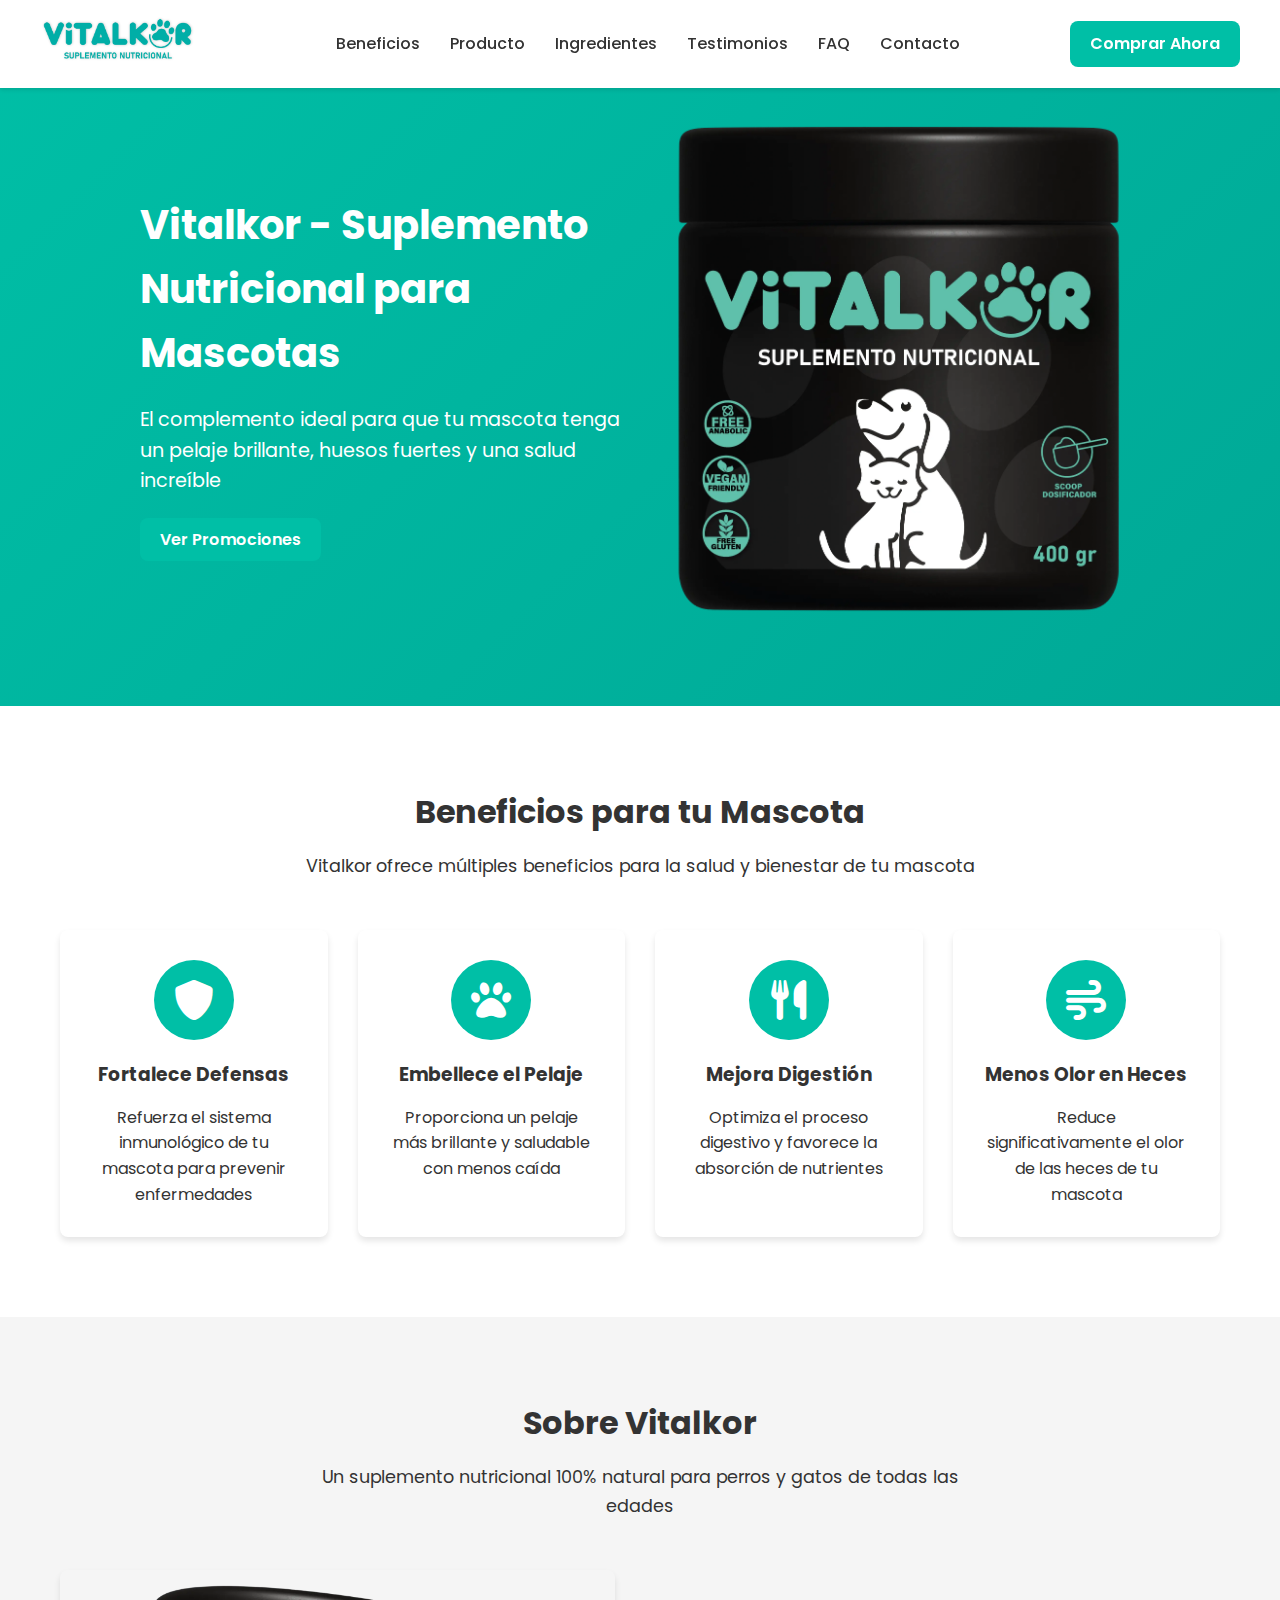
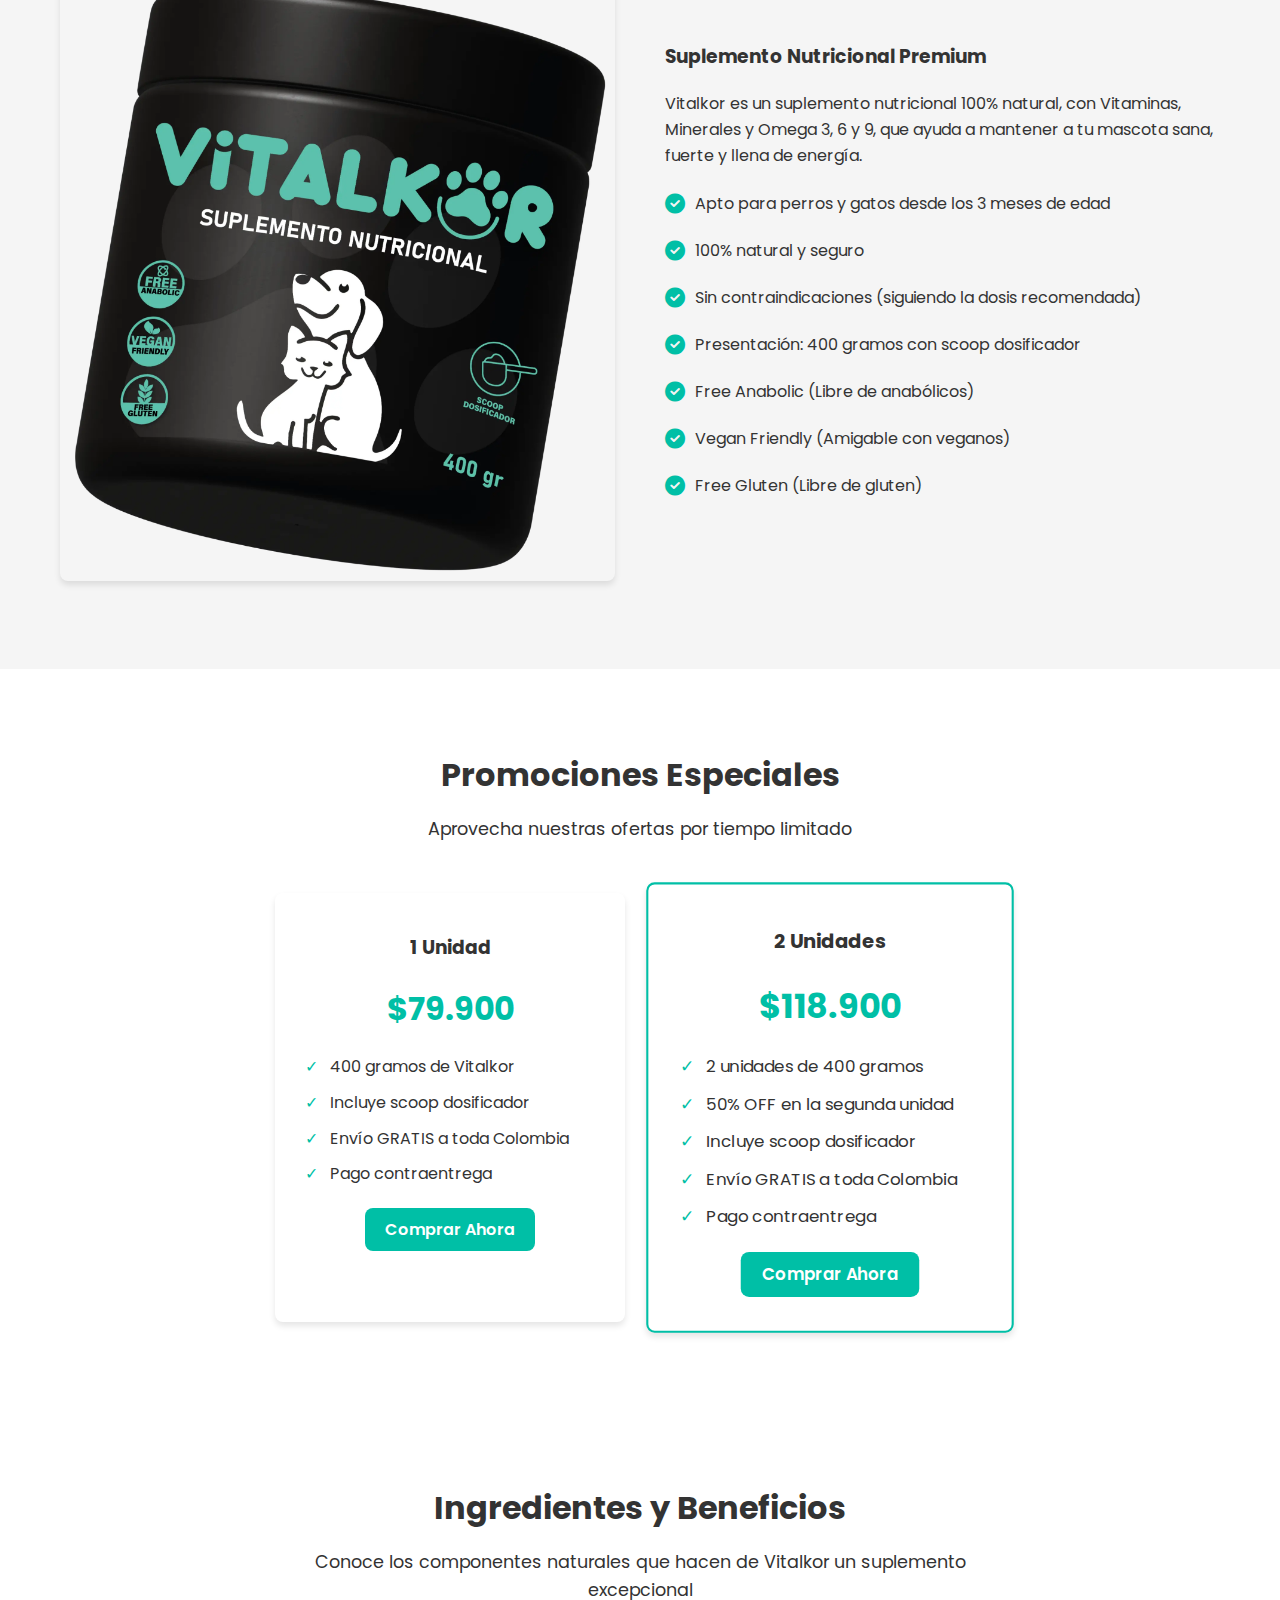
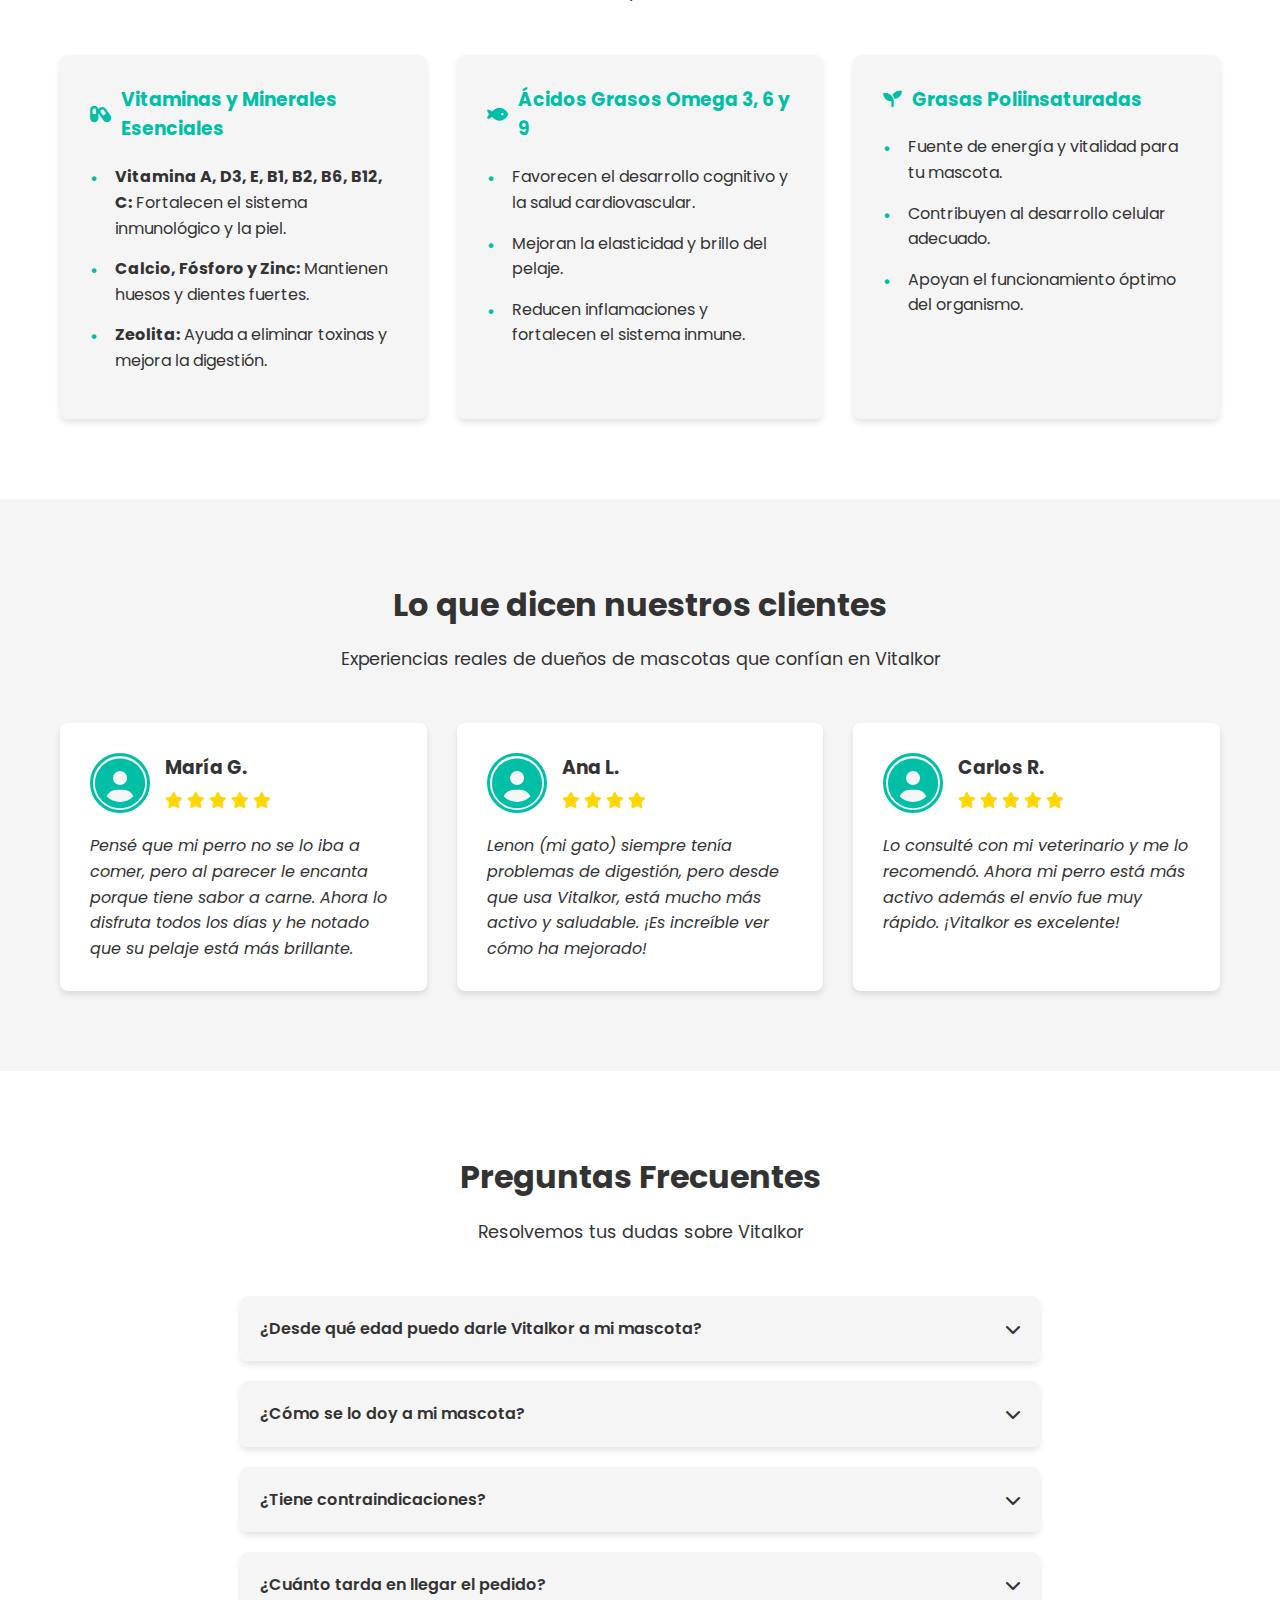
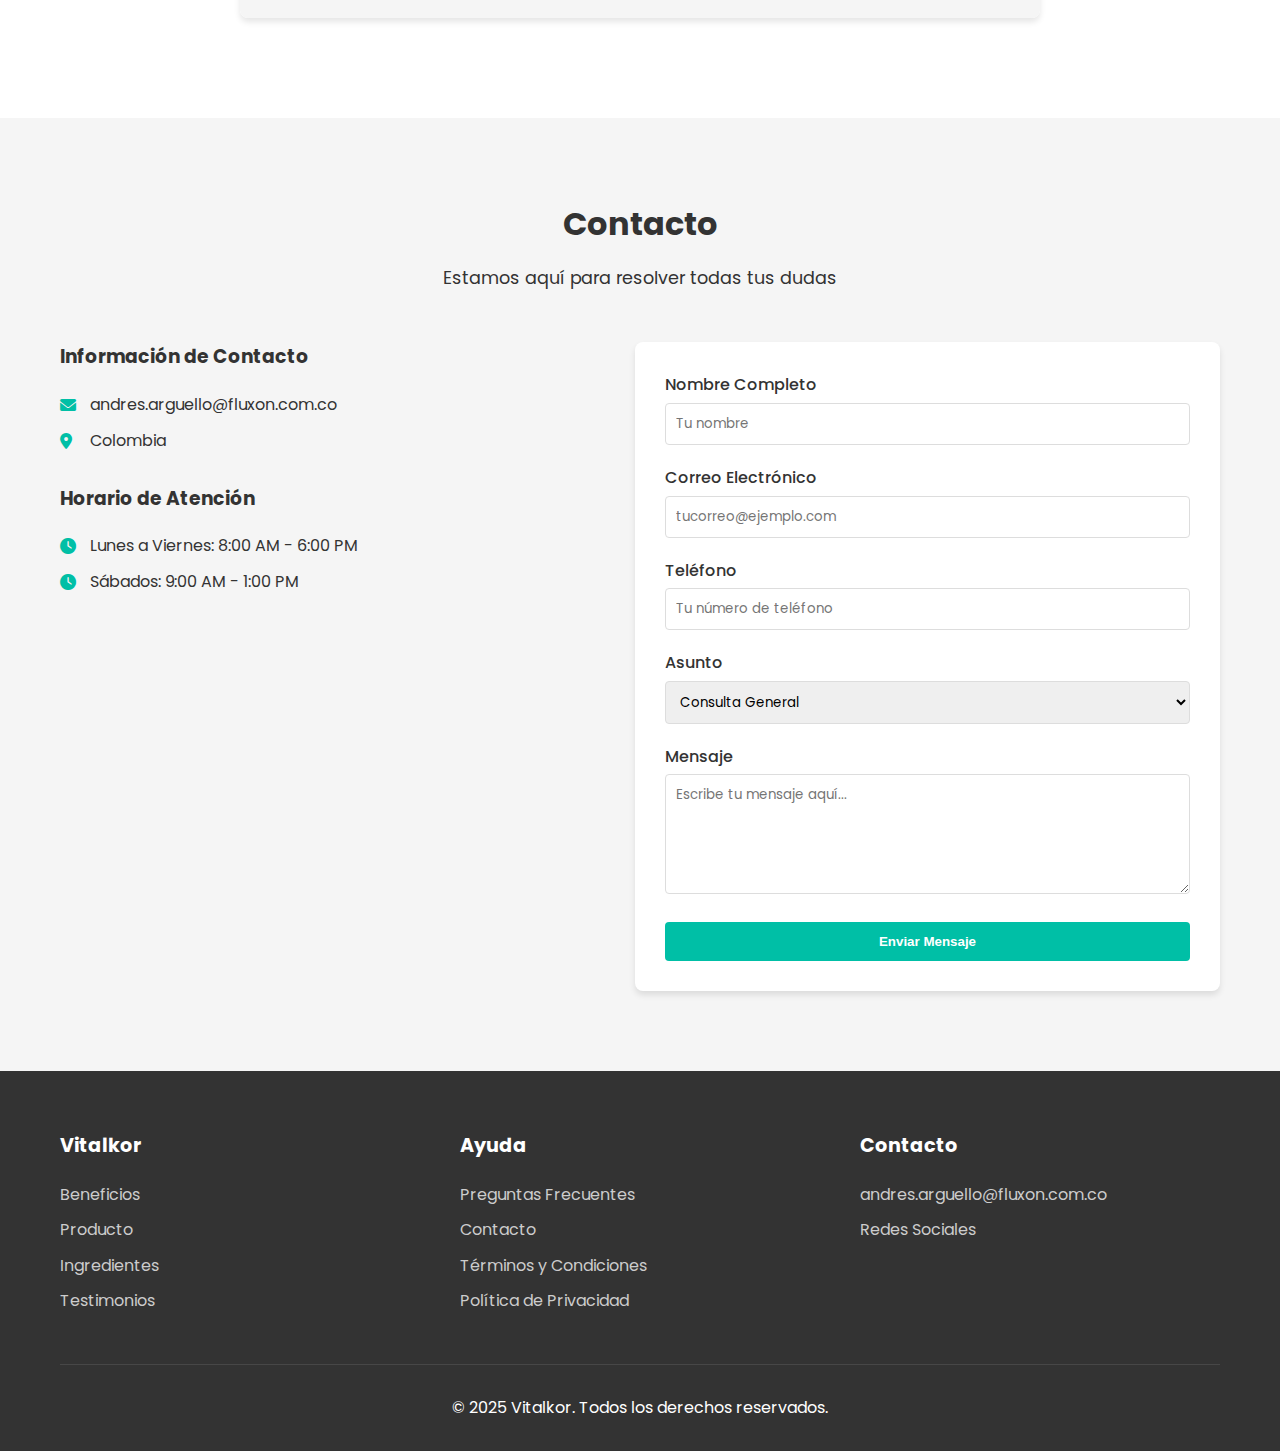
==== index.html @ 24a27db7 "formspree claude fixes" ====
<!DOCTYPE html>
<html lang="es">
<head>
    <meta charset="UTF-8">
    <meta name="viewport" content="width=device-width, initial-scale=1.0">
    <title>Vitalkor - Suplemento Nutricional para Mascotas</title>
    <meta name="description" content="Vitalkor es un suplemento nutricional 100% natural para perros y gatos que fortalece defensas, embellece el pelaje, mejora la digestión y reduce el olor de las heces.">
    <link rel="stylesheet" href="css/styles.css">
    <link rel="stylesheet" href="css/sections.css">
    <link rel="stylesheet" href="css/responsive.css">
    <link rel="stylesheet" href="css/image-optimizations.css">
    <link rel="stylesheet" href="css/notifications.css">
    <link rel="preconnect" href="https://fonts.googleapis.com">
    <link rel="preconnect" href="https://fonts.gstatic.com" crossorigin>
    <link href="https://fonts.googleapis.com/css2?family=Poppins:wght@300;400;500;600;700&display=swap" rel="stylesheet">
    <link rel="stylesheet" href="https://cdnjs.cloudflare.com/ajax/libs/font-awesome/6.0.0/css/all.min.css">
</head>
<body>
    <!-- Header -->
    <header>
        <div class="container header-container">
            <a href="#" class="logo-container">
                <img src="images/Recurso 1 VITALKOR logo png.png" alt="Logo Vitalkor" class="logo">
            </a>
            <nav>
                <ul class="nav-menu">
                    <li><a href="#beneficios">Beneficios</a></li>
                    <li><a href="#producto">Producto</a></li>
                    <li><a href="#ingredientes">Ingredientes</a></li>
                    <li><a href="#testimonios">Testimonios</a></li>
                    <li><a href="#preguntas">FAQ</a></li>
                    <li><a href="#contacto">Contacto</a></li>
                </ul>
                <div class="mobile-menu-toggle">
                    <i class="fas fa-bars"></i>
                </div>
            </nav>
            <a href="#promociones" class="cta-button">Comprar Ahora</a>
        </div>
    </header>

    <!-- Hero Section -->
    <section class="hero">
        <div class="container">
            <div class="hero-content">
                <div class="hero-text">
                    <h1>Vitalkor - Suplemento Nutricional para Mascotas</h1>
                    <p>El complemento ideal para que tu mascota tenga un pelaje brillante, huesos fuertes y una salud increíble</p>
                    <a href="#promociones" class="cta-button">Ver Promociones</a>
                </div>
                <div class="hero-image-container">
                    <img src="images/Recurso 2MOCKUP VITALKOR final corregido .png" alt="Producto Vitalkor" class="hero-image">
                </div>
            </div>
        </div>
    </section>

    <!-- Beneficios Section -->
    <section class="benefits" id="beneficios">
        <div class="container">
            <div class="section-title">
                <h2>Beneficios para tu Mascota</h2>
                <p>Vitalkor ofrece múltiples beneficios para la salud y bienestar de tu mascota</p>
            </div>
            <div class="benefits-grid">
                <div class="benefit-card">
                    <div class="benefit-icon">
                        <i class="fas fa-shield-alt"></i>
                    </div>
                    <h3>Fortalece Defensas</h3>
                    <p>Refuerza el sistema inmunológico de tu mascota para prevenir enfermedades</p>
                </div>
                <div class="benefit-card">
                    <div class="benefit-icon">
                        <i class="fas fa-paw"></i>
                    </div>
                    <h3>Embellece el Pelaje</h3>
                    <p>Proporciona un pelaje más brillante y saludable con menos caída</p>
                </div>
                <div class="benefit-card">
                    <div class="benefit-icon">
                        <i class="fas fa-utensils"></i>
                    </div>
                    <h3>Mejora Digestión</h3>
                    <p>Optimiza el proceso digestivo y favorece la absorción de nutrientes</p>
                </div>
                <div class="benefit-card">
                    <div class="benefit-icon">
                        <i class="fas fa-wind"></i>
                    </div>
                    <h3>Menos Olor en Heces</h3>
                    <p>Reduce significativamente el olor de las heces de tu mascota</p>
                </div>
            </div>
        </div>
    </section>

    <!-- About Product Section -->
    <section class="about-product" id="producto">
        <div class="container">
            <div class="section-title">
                <h2>Sobre Vitalkor</h2>
                <p>Un suplemento nutricional 100% natural para perros y gatos de todas las edades</p>
            </div>
            <div class="product-content">
                <div class="product-image">
                    <img src="images/Recurso 3MOCKUP VITALKOR corregido.png" alt="Producto Vitalkor">
                </div>
                <div class="product-info">
                    <h3>Suplemento Nutricional Premium</h3>
                    <p>Vitalkor es un suplemento nutricional 100% natural, con Vitaminas, Minerales y Omega 3, 6 y 9, que ayuda a mantener a tu mascota sana, fuerte y llena de energía.</p>
                    <div class="product-features">
                        <div class="feature-item">
                            <span class="feature-icon"><i class="fas fa-check-circle"></i></span>
                            <span>Apto para perros y gatos desde los 3 meses de edad</span>
                        </div>
                        <div class="feature-item">
                            <span class="feature-icon"><i class="fas fa-check-circle"></i></span>
                            <span>100% natural y seguro</span>
                        </div>
                        <div class="feature-item">
                            <span class="feature-icon"><i class="fas fa-check-circle"></i></span>
                            <span>Sin contraindicaciones (siguiendo la dosis recomendada)</span>
                        </div>
                        <div class="feature-item">
                            <span class="feature-icon"><i class="fas fa-check-circle"></i></span>
                            <span>Presentación: 400 gramos con scoop dosificador</span>
                        </div>
                        <div class="feature-item">
                            <span class="feature-icon"><i class="fas fa-check-circle"></i></span>
                            <span>Free Anabolic (Libre de anabólicos)</span>
                        </div>
                        <div class="feature-item">
                            <span class="feature-icon"><i class="fas fa-check-circle"></i></span>
                            <span>Vegan Friendly (Amigable con veganos)</span>
                        </div>
                        <div class="feature-item">
                            <span class="feature-icon"><i class="fas fa-check-circle"></i></span>
                            <span>Free Gluten (Libre de gluten)</span>
                        </div>
                    </div>
                </div>
            </div>
        </div>
    </section>

    <!-- Promotions Section -->
    <section class="promotions" id="promociones">
        <div class="container">
            <div class="section-title">
                <h2>Promociones Especiales</h2>
                <p>Aprovecha nuestras ofertas por tiempo limitado</p>
            </div>
            <div class="price-cards">
                <div class="price-card">
                    <h3>1 Unidad</h3>
                    <div class="price">$79.900</div>
                    <ul>
                        <li>400 gramos de Vitalkor</li>
                        <li>Incluye scoop dosificador</li>
                        <li>Envío GRATIS a toda Colombia</li>
                        <li>Pago contraentrega</li>
                    </ul>
                    <a href="#contacto" class="cta-button">Comprar Ahora</a>
                </div>
                <div class="price-card featured">
                    <h3>2 Unidades</h3>
                    <div class="price">$118.900</div>
                    <ul>
                        <li>2 unidades de 400 gramos</li>
                        <li>50% OFF en la segunda unidad</li>
                        <li>Incluye scoop dosificador</li>
                        <li>Envío GRATIS a toda Colombia</li>
                        <li>Pago contraentrega</li>
                    </ul>
                    <a href="#contacto" class="cta-button">Comprar Ahora</a>
                </div>
            </div>
        </div>
    </section>

    <!-- Ingredients Section -->
    <section class="ingredients" id="ingredientes">
        <div class="container">
            <div class="section-title">
                <h2>Ingredientes y Beneficios</h2>
                <p>Conoce los componentes naturales que hacen de Vitalkor un suplemento excepcional</p>
            </div>
            <div class="ingredients-container">
                <div class="ingredient-card">
                    <h3><i class="fas fa-capsules"></i> Vitaminas y Minerales Esenciales</h3>
                    <ul class="ingredient-list">
                        <li><strong>Vitamina A, D3, E, B1, B2, B6, B12, C:</strong> Fortalecen el sistema inmunológico y la piel.</li>
                        <li><strong>Calcio, Fósforo y Zinc:</strong> Mantienen huesos y dientes fuertes.</li>
                        <li><strong>Zeolita:</strong> Ayuda a eliminar toxinas y mejora la digestión.</li>
                    </ul>
                </div>
                <div class="ingredient-card">
                    <h3><i class="fas fa-fish"></i> Ácidos Grasos Omega 3, 6 y 9</h3>
                    <ul class="ingredient-list">
                        <li>Favorecen el desarrollo cognitivo y la salud cardiovascular.</li>
                        <li>Mejoran la elasticidad y brillo del pelaje.</li>
                        <li>Reducen inflamaciones y fortalecen el sistema inmune.</li>
                    </ul>
                </div>
                <div class="ingredient-card">
                    <h3><i class="fas fa-seedling"></i> Grasas Poliinsaturadas</h3>
                    <ul class="ingredient-list">
                        <li>Fuente de energía y vitalidad para tu mascota.</li>
                        <li>Contribuyen al desarrollo celular adecuado.</li>
                        <li>Apoyan el funcionamiento óptimo del organismo.</li>
                    </ul>
                </div>
            </div>
        </div>
    </section>

    <!-- Testimonials Section -->
    <section class="testimonials" id="testimonios">
        <div class="container">
            <div class="section-title">
                <h2>Lo que dicen nuestros clientes</h2>
                <p>Experiencias reales de dueños de mascotas que confían en Vitalkor</p>
            </div>
            <div class="testimonials-container">
                <div class="testimonial-card">
                    <div class="testimonial-header">
                        <div class="testimonial-image">
                            <i class="fas fa-user-circle"></i>
                        </div>
                        <div class="testimonial-info">
                            <h3>María G.</h3>
                            <div class="testimonial-stars">
                                <i class="fas fa-star"></i>
                                <i class="fas fa-star"></i>
                                <i class="fas fa-star"></i>
                                <i class="fas fa-star"></i>
                                <i class="fas fa-star"></i>
                            </div>
                        </div>
                    </div>
                    <div class="testimonial-text">
                        <p>Pensé que mi perro no se lo iba a comer, pero al parecer le encanta porque tiene sabor a carne. Ahora lo disfruta todos los días y he notado que su pelaje está más brillante.</p>
                    </div>
                </div>
                <div class="testimonial-card">
                    <div class="testimonial-header">
                        <div class="testimonial-image">
                            <i class="fas fa-user-circle"></i>
                        </div>
                        <div class="testimonial-info">
                            <h3>Ana L.</h3>
                            <div class="testimonial-stars">
                                <i class="fas fa-star"></i>
                                <i class="fas fa-star"></i>
                                <i class="fas fa-star"></i>
                                <i class="fas fa-star"></i>
                            </div>
                        </div>
                    </div>
                    <div class="testimonial-text">
                        <p>Lenon (mi gato) siempre tenía problemas de digestión, pero desde que usa Vitalkor, está mucho más activo y saludable. ¡Es increíble ver cómo ha mejorado!</p>
                    </div>
                </div>
                <div class="testimonial-card">
                    <div class="testimonial-header">
                        <div class="testimonial-image">
                            <i class="fas fa-user-circle"></i>
                        </div>
                        <div class="testimonial-info">
                            <h3>Carlos R.</h3>
                            <div class="testimonial-stars">
                                <i class="fas fa-star"></i>
                                <i class="fas fa-star"></i>
                                <i class="fas fa-star"></i>
                                <i class="fas fa-star"></i>
                                <i class="fas fa-star"></i>
                            </div>
                        </div>
                    </div>
                    <div class="testimonial-text">
                        <p>Lo consulté con mi veterinario y me lo recomendó. Ahora mi perro está más activo además el envío fue muy rápido. ¡Vitalkor es excelente!</p>
                    </div>
                </div>
            </div>
        </div>
    </section>

    <!-- FAQ Section -->
    <section class="faq" id="preguntas">
        <div class="container">
            <div class="section-title">
                <h2>Preguntas Frecuentes</h2>
                <p>Resolvemos tus dudas sobre Vitalkor</p>
            </div>
            <div class="faq-container">
                <div class="faq-item">
                    <div class="faq-question">
                        ¿Desde qué edad puedo darle Vitalkor a mi mascota?
                        <i class="fas fa-chevron-down"></i>
                    </div>
                    <div class="faq-answer">
                        <p>Vitalkor puede administrarse a mascotas desde los 3 meses de edad en adelante. Es completamente seguro para cachorros y gatitos a partir de esta edad, siguiendo la dosis recomendada.</p>
                    </div>
                </div>
                <div class="faq-item">
                    <div class="faq-question">
                        ¿Cómo se lo doy a mi mascota?
                        <i class="fas fa-chevron-down"></i>
                    </div>
                    <div class="faq-answer">
                        <p>La dosis recomendada es 1 gramo por cada kilo de peso de tu mascota, cada día. Por ejemplo, para un perro de 10 kg serían 10 gramos diarios. Puedes mezclarlo con su comida habitual o dárselo directamente, ya que tiene un delicioso sabor a carne que les encanta.</p>
                    </div>
                </div>
                <div class="faq-item">
                    <div class="faq-question">
                        ¿Tiene contraindicaciones?
                        <i class="fas fa-chevron-down"></i>
                    </div>
                    <div class="faq-answer">
                        <p>No, Vitalkor es 100% seguro y natural. No contiene anabólicos, es libre de gluten y amigable con veganos. Solo debes seguir la dosis recomendada según el peso de tu mascota.</p>
                    </div>
                </div>
                <div class="faq-item">
                    <div class="faq-question">
                        ¿Cuánto tarda en llegar el pedido?
                        <i class="fas fa-chevron-down"></i>
                    </div>
                    <div class="faq-answer">
                        <p>El tiempo de entrega es de 3 a 5 días hábiles, dependiendo de tu ubicación en Colombia. Ofrecemos envío GRATIS a todo el país y la opción de pago contraentrega para tu comodidad.</p>
                    </div>
                </div>
            </div>
        </div>
    </section>

    <!-- Contact Section -->
    <section class="contact" id="contacto">
        <div class="container">
            <div class="section-title">
                <h2>Contacto</h2>
                <p>Estamos aquí para resolver todas tus dudas</p>
            </div>
            <div class="contact-container">
                <div class="contact-info">
                    <h3>Información de Contacto</h3>
                    <div class="contact-details">
                        <p><i class="fas fa-envelope"></i> andres.arguello@fluxon.com.co</p>
                        <p><i class="fas fa-map-marker-alt"></i> Colombia</p>
                    </div>
                    <h3>Horario de Atención</h3>
                    <div class="contact-details">
                        <p><i class="fas fa-clock"></i> Lunes a Viernes: 8:00 AM - 6:00 PM</p>
                        <p><i class="fas fa-clock"></i> Sábados: 9:00 AM - 1:00 PM</p>
                    </div>
                </div>
                <form id="contact-form" class="contact-form" action="https://formspree.io/f/xldjoeep" method="POST">
                    <div class="form-control">
                        <label for="name">Nombre Completo</label>
                        <input type="text" id="name" name="name" placeholder="Tu nombre" required>
                    </div>
                    <div class="form-control">
                        <label for="email">Correo Electrónico</label>
                        <input type="email" id="email" name="_replyto" placeholder="tucorreo@ejemplo.com" required>
                    </div>
                    <div class="form-control">
                        <label for="phone">Teléfono</label>
                        <input type="tel" id="phone" name="phone" placeholder="Tu número de teléfono">
                    </div>
                    <div class="form-control">
                        <label for="subject">Asunto</label>
                        <select id="subject" name="subject">
                            <option value="consulta">Consulta General</option>
                            <option value="pedido">Información de Pedido</option>
                            <option value="producto">Información del Producto</option>
                            <option value="otro">Otro</option>
                        </select>
                    </div>
                    <div class="form-control">
                        <label for="message">Mensaje</label>
                        <textarea id="message" name="message" placeholder="Escribe tu mensaje aquí..." required></textarea>
                    </div>
                    <!-- Campo oculto para validación anti-spam de Formspree -->
                    <input type="hidden" name="_subject" value="Nuevo mensaje de Vitalkor">
                    <input type="text" name="_gotcha" style="display:none">
                    <button type="submit">Enviar Mensaje</button>
                </form>
            </div>
        </div>
    </section>

    <!-- Footer -->
    <footer>
        <div class="container">
            <div class="footer-content">
                <div class="footer-column">
                    <h3>Vitalkor</h3>
                    <ul>
                        <li><a href="#beneficios">Beneficios</a></li>
                        <li><a href="#producto">Producto</a></li>
                        <li><a href="#ingredientes">Ingredientes</a></li>
                        <li><a href="#testimonios">Testimonios</a></li>
                    </ul>
                </div>
                <div class="footer-column">
                    <h3>Ayuda</h3>
                    <ul>
                        <li><a href="#preguntas">Preguntas Frecuentes</a></li>
                        <li><a href="#contacto">Contacto</a></li>
                        <li><a href="#">Términos y Condiciones</a></li>
                        <li><a href="#">Política de Privacidad</a></li>
                    </ul>
                </div>
                <div class="footer-column">
                    <h3>Contacto</h3>
                    <ul>
                        <li><a href="mailto:andres.arguello@fluxon.com.co">andres.arguello@fluxon.com.co</a></li>
                        <li><a href="#">Redes Sociales</a></li>
                    </ul>
                </div>
            </div>
            <div class="footer-bottom">
                <p>&copy; 2025 Vitalkor. Todos los derechos reservados.</p>
            </div>
        </div>
    </footer>

    <script src="js/main.js"></script>
    <script src="js/notifications.js"></script>
    <script src="js/form-handler.js"></script>
    <script>
        // Funcionalidad para preguntas desplegables (FAQ)
        document.addEventListener('DOMContentLoaded', function () {
            const faqItems = document.querySelectorAll('.faq-item');
    
            faqItems.forEach(item => {
                const question = item.querySelector('.faq-question');
                question.addEventListener('click', () => {
                    const answer = item.querySelector('.faq-answer');
                    const icon = question.querySelector('i');
    
                    // Alternar la clase activa para mostrar/ocultar la respuesta
                    answer.classList.toggle('active');
                    question.classList.toggle('active');
    
                    // Cambiar el ícono de flecha
                    if (icon) {
                        icon.classList.toggle('fa-chevron-down');
                        icon.classList.toggle('fa-chevron-up');
                    }
                });
            });
        });
    </script>

</body>
</html>
---- css/styles.css ----
/* Estilos generales para el sitio web de Vitalkor */
:root {
  --primary-color: #00BFA6; /* Color turquesa/verde agua */
  --secondary-color: #333333; /* Color oscuro para textos */
  --background-color: #FFFFFF; /* Fondo blanco */
  --accent-color: #F5F5F5; /* Color gris claro para secciones alternas */
  --text-color: #333333; /* Color de texto principal */
  --light-text: #FFFFFF; /* Color de texto claro */
  --border-radius: 8px; /* Radio de borde para elementos */
  --box-shadow: 0 4px 6px rgba(0, 0, 0, 0.1); /* Sombra estándar */
}

* {
  margin: 0;
  padding: 0;
  box-sizing: border-box;
}

body {
  font-family: 'Poppins', sans-serif;
  color: var(--text-color);
  line-height: 1.6;
}

.container {
  width: 100%;
  max-width: 1200px;
  margin: 0 auto;
  padding: 0 20px;
}

/* Estilos del encabezado */
header {
  background-color: var(--background-color);
  box-shadow: 0 2px 4px rgba(0, 0, 0, 0.1);
  position: fixed;
  width: 100%;
  top: 0;
  z-index: 1000;
}

.header-container {
  display: flex;
  justify-content: space-between;
  align-items: center;
  padding: 15px 0;
}

.logo {
  height: 50px;
}

.nav-menu {
  display: flex;
  list-style: none;
}

.nav-menu li {
  margin-left: 30px;
}

.nav-menu a {
  text-decoration: none;
  color: var(--secondary-color);
  font-weight: 500;
  transition: color 0.3s ease;
}

.nav-menu a:hover {
  color: var(--primary-color);
}

.cta-button {
  background-color: var(--primary-color);
  color: var(--light-text);
  padding: 10px 20px;
  border-radius: var(--border-radius);
  text-decoration: none;
  font-weight: 600;
  transition: background-color 0.3s ease;
}

.cta-button:hover {
  background-color: #00A896;
}

.mobile-menu-toggle {
  display: none;
  font-size: 24px;
  cursor: pointer;
}

/* Estilos de la sección hero */
.hero {
  background: linear-gradient(135deg, #00BFA6 0%, #00A896 100%);
  color: var(--light-text);
  padding: 120px 0 80px;
  text-align: center;
}

.hero-content {
  max-width: 1000px;
  margin: 0 auto;
  display: flex;
  flex-direction: column;
  align-items: center;
}

@media (min-width: 992px) {
  .hero-content {
    flex-direction: row;
    text-align: left;
    gap: 40px;
  }
  
  .hero-text {
    flex: 1;
  }
  
  .hero-image-container {
    flex: 1;
  }
}

.hero h1 {
  font-size: 2.5rem;
  margin-bottom: 20px;
}

.hero p {
  font-size: 1.2rem;
  margin-bottom: 30px;
}

.hero-image {
  max-width: 100%;
  margin-top: 30px;
  border-radius: var(--border-radius);
}

@media (min-width: 992px) {
  .hero-image {
    margin-top: 0;
  }
}

/* Estilos de la sección de beneficios */
.benefits {
  padding: 80px 0;
  background-color: var(--background-color);
}

.section-title {
  text-align: center;
  margin-bottom: 50px;
  color: var(--secondary-color);
}

.section-title h2 {
  font-size: 2rem;
  margin-bottom: 15px;
}

.section-title p {
  font-size: 1.1rem;
  max-width: 700px;
  margin: 0 auto;
}

.benefits-grid {
  display: grid;
  grid-template-columns: repeat(auto-fit, minmax(250px, 1fr));
  gap: 30px;
}

.benefit-card {
  background-color: var(--background-color);
  border-radius: var(--border-radius);
  padding: 30px;
  text-align: center;
  box-shadow: var(--box-shadow);
  transition: transform 0.3s ease;
}

.benefit-card:hover {
  transform: translateY(-5px);
}

.benefit-icon {
  width: 80px;
  height: 80px;
  margin: 0 auto 20px;
  background-color: var(--primary-color);
  border-radius: 50%;
  display: flex;
  align-items: center;
  justify-content: center;
}

.benefit-icon i {
  font-size: 40px;
  color: var(--light-text);
}

.benefit-card h3 {
  margin-bottom: 15px;
  color: var(--secondary-color);
}

/* Estilos de la sección sobre el producto */
.about-product {
  padding: 80px 0;
  background-color: var(--accent-color);
}

.product-content {
  display: flex;
  align-items: center;
  gap: 50px;
}

.product-image {
  flex: 1;
}

.product-image img {
  max-width: 100%;
  border-radius: var(--border-radius);
  box-shadow: var(--box-shadow);
}

.product-info {
  flex: 1;
}

.product-info h3 {
  margin-bottom: 20px;
  color: var(--secondary-color);
}

.product-features {
  margin-top: 20px;
}

.feature-item {
  display: flex;
  align-items: center;
  margin-bottom: 15px;
}

.feature-icon {
  color: var(--primary-color);
  margin-right: 10px;
  font-size: 20px;
}

/* Estilos de la sección de promociones */
.promotions {
  padding: 80px 0;
  background-color: var(--background-color);
  text-align: center;
}

.price-cards {
  display: flex;
  justify-content: center;
  gap: 30px;
  margin-top: 40px;
}

.price-card {
  background-color: var(--background-color);
  border-radius: var(--border-radius);
  padding: 40px 30px;
  box-shadow: var(--box-shadow);
  flex: 1;
  max-width: 350px;
}

.price-card.featured {
  border: 2px solid var(--primary-color);
  transform: scale(1.05);
}

.price-card h3 {
  margin-bottom: 20px;
  color: var(--secondary-color);
}

.price {
  font-size: 2rem;
  font-weight: 700;
  margin-bottom: 20px;
  color: var(--primary-color);
}

.price-card ul {
  list-style: none;
  margin-bottom: 30px;
  text-align: left;
}

.price-card li {
  margin-bottom: 10px;
  padding-left: 25px;
  position: relative;
}

.price-card li:before {
  content: "✓";
  color: var(--primary-color);
  position: absolute;
  left: 0;
}

/* Estilos para el footer */
footer {
  background-color: var(--secondary-color);
  color: var(--light-text);
  padding: 60px 0 30px;
}

.footer-content {
  display: grid;
  grid-template-columns: repeat(auto-fit, minmax(200px, 1fr));
  gap: 40px;
  margin-bottom: 40px;
}

.footer-column h3 {
  margin-bottom: 20px;
  font-size: 1.2rem;
}

.footer-column ul {
  list-style: none;
}

.footer-column li {
  margin-bottom: 10px;
}

.footer-column a {
  color: #CCC;
  text-decoration: none;
  transition: color 0.3s ease;
}

.footer-column a:hover {
  color: var(--primary-color);
}

.footer-bottom {
  text-align: center;
  padding-top: 30px;
  border-top: 1px solid rgba(255, 255, 255, 0.1);
}

/* Estilos responsive */
@media (max-width: 992px) {
  .product-content {
    flex-direction: column;
  }
  
  .price-cards {
    flex-direction: column;
    align-items: center;
  }
  
  .price-card.featured {
    transform: scale(1);
  }
}

@media (max-width: 768px) {
  .nav-menu {
    display: none;
    position: absolute;
    top: 80px;
    left: 0;
    width: 100%;
    background-color: var(--background-color);
    flex-direction: column;
    padding: 20px;
    box-shadow: 0 4px 6px rgba(0, 0, 0, 0.1);
  }
  
  .nav-menu.active {
    display: flex;
  }
  
  .nav-menu li {
    margin: 10px 0;
  }
  
  .mobile-menu-toggle {
    display: block;
  }
  
  .hero {
    padding: 100px 0 60px;
  }
  
  .hero h1 {
    font-size: 2rem;
  }
  
  .benefits-grid {
    grid-template-columns: 1fr;
  }
}

@media (max-width: 576px) {
  .hero h1 {
    font-size: 1.8rem;
  }
  
  .section-title h2 {
    font-size: 1.6rem;
  }
}
---- css/sections.css ----
/* Estilos adicionales para las secciones de producto */

/* Sección de ingredientes */
.ingredients {
  padding: 80px 0;
  background-color: var(--background-color);
}

.ingredients-container {
  display: flex;
  flex-wrap: wrap;
  gap: 30px;
  margin-top: 40px;
}

.ingredient-card {
  flex: 1;
  min-width: 300px;
  background-color: var(--accent-color);
  border-radius: var(--border-radius);
  padding: 30px;
  box-shadow: var(--box-shadow);
}

.ingredient-card h3 {
  color: var(--primary-color);
  margin-bottom: 20px;
  display: flex;
  align-items: center;
}

.ingredient-card h3 i {
  margin-right: 10px;
}

.ingredient-list {
  list-style: none;
}

.ingredient-list li {
  margin-bottom: 15px;
  padding-left: 25px;
  position: relative;
}

.ingredient-list li:before {
  content: "•";
  color: var(--primary-color);
  position: absolute;
  left: 0;
  font-size: 1.2em;
}

/* Sección de testimonios */
.testimonials {
  padding: 80px 0;
  background-color: var(--accent-color);
}

.testimonials-container {
  display: flex;
  flex-wrap: wrap;
  gap: 30px;
  margin-top: 40px;
}

.testimonial-card {
  flex: 1;
  min-width: 300px;
  background-color: var(--background-color);
  border-radius: var(--border-radius);
  padding: 30px;
  box-shadow: var(--box-shadow);
}

.testimonial-header {
  display: flex;
  align-items: center;
  margin-bottom: 20px;
}

.testimonial-image {
  width: 60px;
  height: 60px;
  border-radius: 50%;
  overflow: hidden;
  margin-right: 15px;
  display: flex;
  align-items: center;
  justify-content: center;
  background-color: var(--accent-color);
}

.testimonial-image i {
  font-size: 50px;
  color: var(--primary-color);
}

.testimonial-image img {
  width: 100%;
  height: 100%;
  object-fit: cover;
}

.testimonial-info h3 {
  margin-bottom: 5px;
  color: var(--secondary-color);
}

.testimonial-stars {
  color: #FFD700;
}

.testimonial-text {
  font-style: italic;
  line-height: 1.6;
}

/* Sección de preguntas frecuentes */
.faq {
  padding: 80px 0;
  background-color: var(--background-color);
}

.faq-container {
  max-width: 800px;
  margin: 40px auto 0;
}

.faq-item {
  margin-bottom: 20px;
  border-radius: var(--border-radius);
  overflow: hidden;
  box-shadow: var(--box-shadow);
}

.faq-question {
  background-color: var(--accent-color);
  padding: 20px;
  cursor: pointer;
  display: flex;
  justify-content: space-between;
  align-items: center;
  font-weight: 600;
}

.faq-question i {
  transition: transform 0.3s ease;
}

.faq-question.active i {
  transform: rotate(180deg);
}

.faq-answer {
  background-color: var(--background-color);
  padding: 0 20px;
  max-height: 0;
  overflow: hidden;
  transition: max-height 0.3s ease, padding 0.3s ease;
}

.faq-answer.active {
  padding: 20px;
  max-height: 500px;
}

/* Sección de contacto */
.contact {
  padding: 80px 0;
  background-color: var(--accent-color);
}

.contact-container {
  display: flex;
  gap: 50px;
  margin-top: 40px;
}

.contact-info {
  flex: 1;
}

.contact-info h3 {
  margin-bottom: 20px;
  color: var(--secondary-color);
}

.contact-details {
  margin-bottom: 30px;
}

.contact-details p {
  margin-bottom: 10px;
  display: flex;
  align-items: center;
}

.contact-details i {
  margin-right: 10px;
  color: var(--primary-color);
  width: 20px;
}

.contact-form {
  flex: 1;
  background-color: var(--background-color);
  padding: 30px;
  border-radius: var(--border-radius);
  box-shadow: var(--box-shadow);
}

.form-control {
  margin-bottom: 20px;
}

.form-control label {
  display: block;
  margin-bottom: 5px;
  font-weight: 500;
}

.form-control input,
.form-control textarea,
.form-control select {
  width: 100%;
  padding: 10px;
  border: 1px solid #ddd;
  border-radius: 4px;
  font-family: inherit;
}

.form-control textarea {
  height: 120px;
  resize: vertical;
}

.form-control.error input,
.form-control.error textarea,
.form-control.error select {
  border-color: #e74c3c;
}

.error-message {
  color: #e74c3c;
  font-size: 0.9rem;
  margin-top: 5px;
}

.error-alert {
  background-color: #f8d7da;
  color: #721c24;
  border: 1px solid #f5c6cb;
  padding: 10px 15px;
  border-radius: 6px;
  margin-bottom: 15px;
  font-size: 0.9rem;
  animation: fadeIn 0.3s ease;
  max-width: 90%;
  margin-left: auto;
  margin-right: auto;
}

.error-header {
  font-weight: 600;
  margin-bottom: 5px;
  display: flex;
  align-items: center;
}

.error-header i {
  margin-right: 8px;
  color: #e74c3c;
}

.error-alert ul {
  margin: 5px 0 0 20px;
  padding: 0;
}

.success-message {
  background-color: #d4edda;
  color: #155724;
  padding: 10px 12px;
  border-radius: 4px;
  margin-bottom: 15px;
  text-align: left;
  box-shadow: 0 1px 3px rgba(0, 0, 0, 0.08);
  font-weight: 400;
  font-size: 0.85rem;
  display: inline-flex;
  align-items: center;
  animation: fadeIn 0.3s ease;
  border-left: 3px solid #28a745;
  max-width: 350px;
  margin-left: 0;
}

@keyframes fadeIn {
  from {
    opacity: 0;
    transform: translateY(-5px);
  }
  to {
    opacity: 1;
    transform: translateY(0);
  }
}

.contact-form button {
  background-color: var(--primary-color);
  color: white;
  border: none;
  padding: 12px 20px;
  border-radius: 4px;
  cursor: pointer;
  font-weight: 600;
  transition: background-color 0.3s ease;
  width: 100%;
}

.contact-form button:hover {
  background-color: #00A896;
}

.contact-form.loading button {
  opacity: 0.7;
  cursor: not-allowed;
}

/* Responsive para secciones adicionales */
@media (max-width: 992px) {
  .contact-container {
    flex-direction: column;
  }
}

@media (max-width: 768px) {
  .ingredients-container,
  .testimonials-container {
    flex-direction: column;
  }
  
  .ingredient-card,
  .testimonial-card {
    min-width: 100%;
  }
}

@media (max-width: 576px) {
  .faq-question {
    font-size: 0.9rem;
    padding: 15px;
  }
  
  .contact-form {
    padding: 20px;
  }
}
---- css/responsive.css ----
/* Optimizaciones adicionales para diseño responsive */

/* Variables globales */
:root {
  --mobile-padding: 15px;
  --tablet-padding: 30px;
}

/* Mejoras generales para responsive */
img {
  max-width: 100%;
  height: auto;
}

/* Optimizaciones para header */
@media (max-width: 992px) {
  .header-container {
    padding: 10px var(--mobile-padding);
  }
  
  .logo {
    height: 40px;
  }
  
  .cta-button {
    padding: 8px 15px;
    font-size: 0.9rem;
  }
}

@media (max-width: 768px) {
  .header-container {
    padding: 10px var(--mobile-padding);
  }
  
  .nav-menu.active {
    padding: 15px var(--mobile-padding);
    box-shadow: 0 4px 8px rgba(0, 0, 0, 0.1);
  }
  
  .nav-menu li {
    width: 100%;
    text-align: center;
    padding: 10px 0;
    border-bottom: 1px solid rgba(0, 0, 0, 0.05);
  }
  
  .nav-menu li:last-child {
    border-bottom: none;
  }
}

/* Optimizaciones para hero section */
@media (max-width: 992px) {
  .hero {
    padding: 100px 0 60px;
  }
  
  .hero h1 {
    font-size: 2.2rem;
  }
  
  .hero p {
    font-size: 1.1rem;
    padding: 0 var(--tablet-padding);
  }
}

@media (max-width: 768px) {
  .hero {
    padding: 90px 0 50px;
  }
  
  .hero h1 {
    font-size: 1.8rem;
    padding: 0 var(--mobile-padding);
  }
  
  .hero p {
    font-size: 1rem;
    padding: 0 var(--mobile-padding);
  }
  
  .hero-image {
    margin-top: 20px;
  }
}

/* Optimizaciones para secciones de contenido */
@media (max-width: 992px) {
  .section-title {
    margin-bottom: 40px;
    padding: 0 var(--tablet-padding);
  }
  
  .section-title h2 {
    font-size: 1.8rem;
  }
  
  .section-title p {
    font-size: 1rem;
  }
  
  .benefits, .about-product, .ingredients, .testimonials, .faq, .contact, .promotions {
    padding: 60px 0;
  }
}

@media (max-width: 768px) {
  .section-title {
    margin-bottom: 30px;
    padding: 0 var(--mobile-padding);
  }
  
  .section-title h2 {
    font-size: 1.6rem;
  }
  
  .benefits, .about-product, .ingredients, .testimonials, .faq, .contact, .promotions {
    padding: 50px 0;
  }
  
  .benefit-card, .ingredient-card, .testimonial-card {
    padding: 20px;
    margin-bottom: 20px;
  }
  
  .benefit-icon {
    width: 60px;
    height: 60px;
    margin-bottom: 15px;
  }
  
  .benefit-icon i {
    font-size: 30px;
  }
  
  .product-content {
    padding: 0 var(--mobile-padding);
  }
  
  .ingredients-container, .testimonials-container {
    padding: 0 var(--mobile-padding);
  }
  
  .faq-container {
    padding: 0 var(--mobile-padding);
  }
  
  .faq-question {
    padding: 15px;
    font-size: 0.95rem;
  }
  
  .faq-answer {
    font-size: 0.9rem;
  }
  
  .faq-answer.active {
    padding: 15px;
  }
  
  .contact-container {
    padding: 0 var(--mobile-padding);
  }
  
  .contact-form {
    padding: 20px;
  }
  
  .form-control {
    margin-bottom: 15px;
  }
  
  .form-control label {
    font-size: 0.9rem;
  }
  
  .form-control input, 
  .form-control textarea, 
  .form-control select {
    padding: 8px;
    font-size: 0.9rem;
  }
  
  .contact-form button {
    padding: 10px;
  }
}

/* Optimizaciones para sección de promociones */
@media (max-width: 992px) {
  .price-cards {
    flex-direction: column;
    align-items: center;
    padding: 0 var(--tablet-padding);
  }
  
  .price-card {
    width: 100%;
    max-width: 400px;
    margin-bottom: 30px;
  }
  
  .price-card:last-child {
    margin-bottom: 0;
  }
}

@media (max-width: 768px) {
  .price-cards {
    padding: 0 var(--mobile-padding);
  }
  
  .price-card {
    padding: 25px 20px;
  }
  
  .price {
    font-size: 1.8rem;
  }
}

/* Optimizaciones para footer */
@media (max-width: 992px) {
  footer {
    padding: 50px 0 25px;
  }
  
  .footer-content {
    gap: 30px;
    padding: 0 var(--tablet-padding);
  }
}

@media (max-width: 768px) {
  footer {
    padding: 40px 0 20px;
  }
  
  .footer-content {
    grid-template-columns: 1fr;
    gap: 25px;
    padding: 0 var(--mobile-padding);
  }
  
  .footer-column h3 {
    margin-bottom: 15px;
  }
  
  .footer-bottom {
    padding-top: 20px;
    font-size: 0.8rem;
  }
}

/* Optimizaciones para dispositivos muy pequeños */
@media (max-width: 480px) {
  .hero h1 {
    font-size: 1.5rem;
  }
  
  .section-title h2 {
    font-size: 1.4rem;
  }
  
  .benefit-card, .ingredient-card, .testimonial-card, .price-card {
    padding: 15px;
  }
  
  .testimonial-image {
    width: 50px;
    height: 50px;
  }
  
  .testimonial-info h3 {
    font-size: 1rem;
  }
  
  .testimonial-stars {
    font-size: 0.8rem;
  }
}

/* Mejoras para imágenes en diferentes dispositivos */
.hero-image, .product-image img {
  transition: transform 0.3s ease;
}

@media (min-width: 993px) {
  .hero-image:hover, .product-image img:hover {
    transform: scale(1.02);
  }
}

/* Optimizaciones para orientación landscape en móviles */
@media (max-height: 500px) and (orientation: landscape) {
  .hero {
    padding: 70px 0 40px;
  }
  
  .hero-content {
    display: flex;
    flex-direction: row;
    align-items: center;
    gap: 30px;
  }
  
  .hero-text {
    flex: 1;
  }
  
  .hero-image-container {
    flex: 1;
  }
}
---- css/image-optimizations.css ----
/* Mejoras adicionales para optimización de imágenes */

/* Optimización de imágenes para diferentes dispositivos */
.optimize-image {
  max-width: 100%;
  height: auto;
  display: block;
  margin: 0 auto;
}

/* Contenedor para imágenes con ratio de aspecto fijo */
.image-container {
  position: relative;
  overflow: hidden;
  border-radius: var(--border-radius);
  box-shadow: var(--box-shadow);
}

.image-container img {
  transition: transform 0.3s ease;
}

/* Efectos hover solo en dispositivos no táctiles */
@media (hover: hover) {
  .image-container:hover img {
    transform: scale(1.05);
  }
}

/* Optimizaciones para imágenes de testimonios */
.testimonial-image {
  border: 3px solid var(--primary-color);
}

/* Mejoras para imágenes de productos */
.product-showcase {
  display: grid;
  grid-template-columns: repeat(auto-fit, minmax(250px, 1fr));
  gap: 20px;
  margin-top: 30px;
}

.product-item {
  text-align: center;
  transition: transform 0.3s ease;
}

.product-item:hover {
  transform: translateY(-5px);
}

.product-item img {
  max-width: 100%;
  border-radius: var(--border-radius);
  margin-bottom: 15px;
  box-shadow: var(--box-shadow);
}

.product-item h3 {
  margin-bottom: 10px;
  color: var(--secondary-color);
}

/* Optimizaciones para imágenes de fondo */
.bg-image-section {
  position: relative;
  background-size: cover;
  background-position: center;
  background-attachment: fixed;
  color: var(--light-text);
  padding: 100px 0;
}

.bg-image-section::before {
  content: '';
  position: absolute;
  top: 0;
  left: 0;
  width: 100%;
  height: 100%;
  background: rgba(0, 0, 0, 0.6);
  z-index: 1;
}

.bg-image-section .container {
  position: relative;
  z-index: 2;
}

/* Ajustes responsive para imágenes */
@media (max-width: 992px) {
  .product-showcase {
    grid-template-columns: repeat(2, 1fr);
  }
  
  .bg-image-section {
    background-attachment: scroll;
    padding: 80px 0;
  }
}

@media (max-width: 768px) {
  .product-showcase {
    grid-template-columns: 1fr;
  }
  
  .bg-image-section {
    padding: 60px 0;
  }
  
  .testimonial-image {
    border-width: 2px;
  }
}

/* Optimizaciones para carga de imágenes */
.lazy-load {
  opacity: 0;
  transition: opacity 0.3s ease;
}

.lazy-load.loaded {
  opacity: 1;
}

/* Mejoras para accesibilidad de imágenes */
img {
  alt: attr(alt);
}

/* Mejoras para imágenes en modo oscuro (si se implementa) */
@media (prefers-color-scheme: dark) {
  .image-container {
    box-shadow: 0 4px 8px rgba(0, 0, 0, 0.3);
  }
}
---- css/notifications.css ----
/* Estilos para notificaciones del formulario - Vitalkor */

/* Animación para las notificaciones */
@keyframes slideIn {
  from {
    opacity: 0;
    transform: translateY(-10px);
  }
  to {
    opacity: 1;
    transform: translateY(0);
  }
}

/* Contenedor de notificación flotante */
.toast-notification {
  position: fixed;
  top: 25px;
  right: 25px;
  max-width: 320px;
  min-width: 240px;
  padding: 15px;
  border-radius: 10px;
  box-shadow: 0 4px 15px rgba(0, 0, 0, 0.1);
  font-size: 0.9rem;
  z-index: 1100;
  display: flex;
  align-items: center;
  animation: slideIn 0.3s ease-out;
  transition: all 0.3s ease;
  backdrop-filter: blur(5px);
}

/* Variantes de notificación */
.toast-notification.success {
  background-color: rgba(240, 255, 240, 0.95);
  color: #0d6832;
  border-left: 4px solid var(--primary-color);
}

.toast-notification.error {
  background-color: rgba(255, 245, 245, 0.95);
  color: #842029;
  border-left: 4px solid #dc3545;
}

/* Icono de la notificación */
.toast-notification .icon {
  margin-right: 12px;
  font-size: 20px;
  display: flex;
  align-items: center;
  justify-content: center;
}

/* Contenido de la notificación */
.toast-notification .content {
  flex: 1;
}

/* Botón para cerrar la notificación */
.toast-notification .close-btn {
  background: none;
  border: none;
  color: inherit;
  font-size: 18px;
  cursor: pointer;
  opacity: 0.6;
  margin-left: 10px;
  transition: opacity 0.2s;
}

.toast-notification .close-btn:hover {
  opacity: 1;
}

/* Mensajes de error en línea del formulario */
.error-message {
  color: #dc3545;
  font-size: 0.8rem;
  margin-top: 5px;
  margin-bottom: 0;
  display: block;
  animation: slideIn 0.3s ease-out;
}

.form-control.error input,
.form-control.error textarea,
.form-control.error select {
  border-color: #dc3545;
}

/* Mensaje de éxito en línea */
.success-message {
  background-color: rgba(240, 255, 240, 0.95);
  color: #0d6832;
  padding: 12px 16px;
  border-radius: 8px;
  margin-bottom: 20px;
  display: flex;
  align-items: center;
  font-weight: 500;
  border-left: 4px solid #0d6832;
  animation: slideIn 0.3s ease-out;
}

.success-message i {
  margin-right: 8px;
  font-size: 16px;
}

/* Estado de carga del formulario */
.contact-form.loading {
  opacity: 0.6;
  pointer-events: none;
  position: relative;
}

.contact-form.loading::after {
  content: "";
  position: absolute;
  top: 50%;
  left: 50%;
  width: 30px;
  height: 30px;
  margin: -15px 0 0 -15px;
  border: 3px solid rgba(0, 0, 0, 0.1);
  border-radius: 50%;
  border-top-color: var(--primary-color);
  animation: spin 1s ease-in-out infinite;
}

@keyframes spin {
  to { transform: rotate(360deg); }
}

/* Estilos para dispositivos móviles */
@media (max-width: 576px) {
  .toast-notification {
    top: auto;
    bottom: 20px;
    left: 20px;
    right: 20px;
    max-width: none;
  }
}
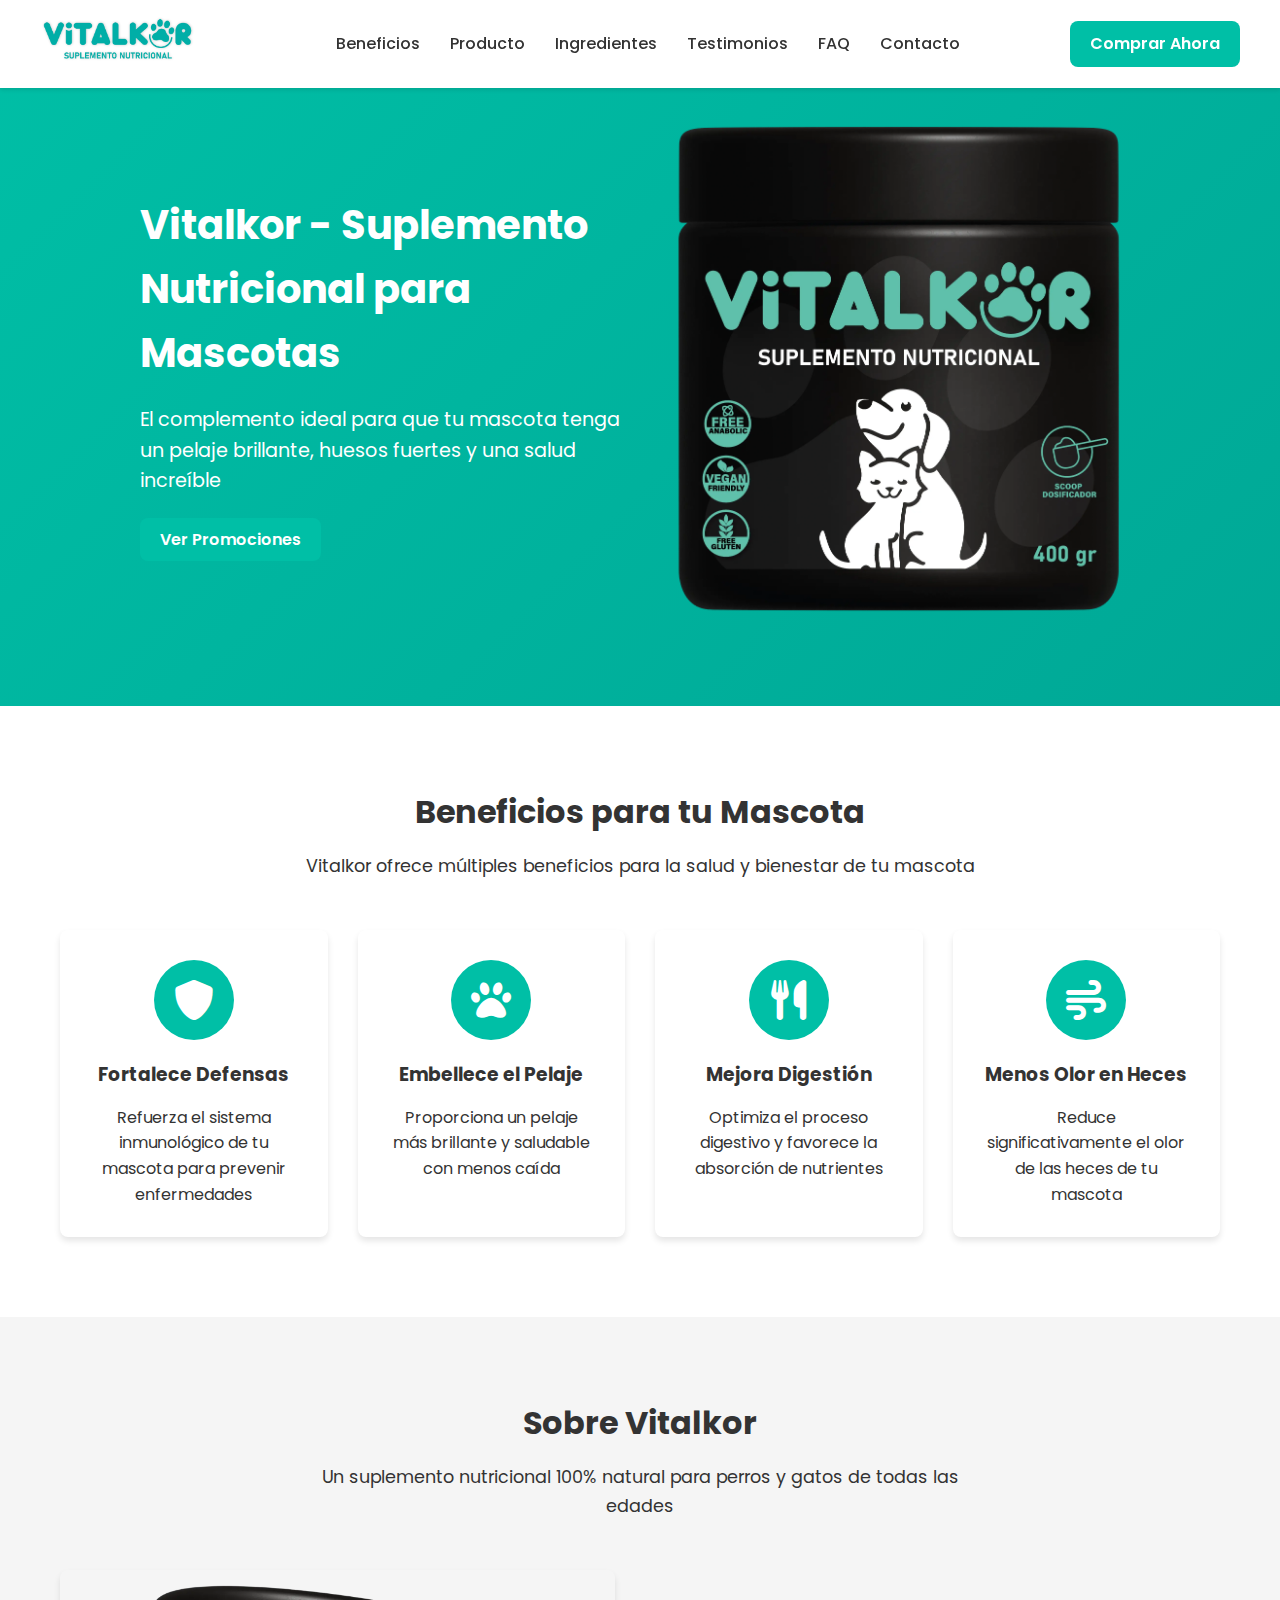
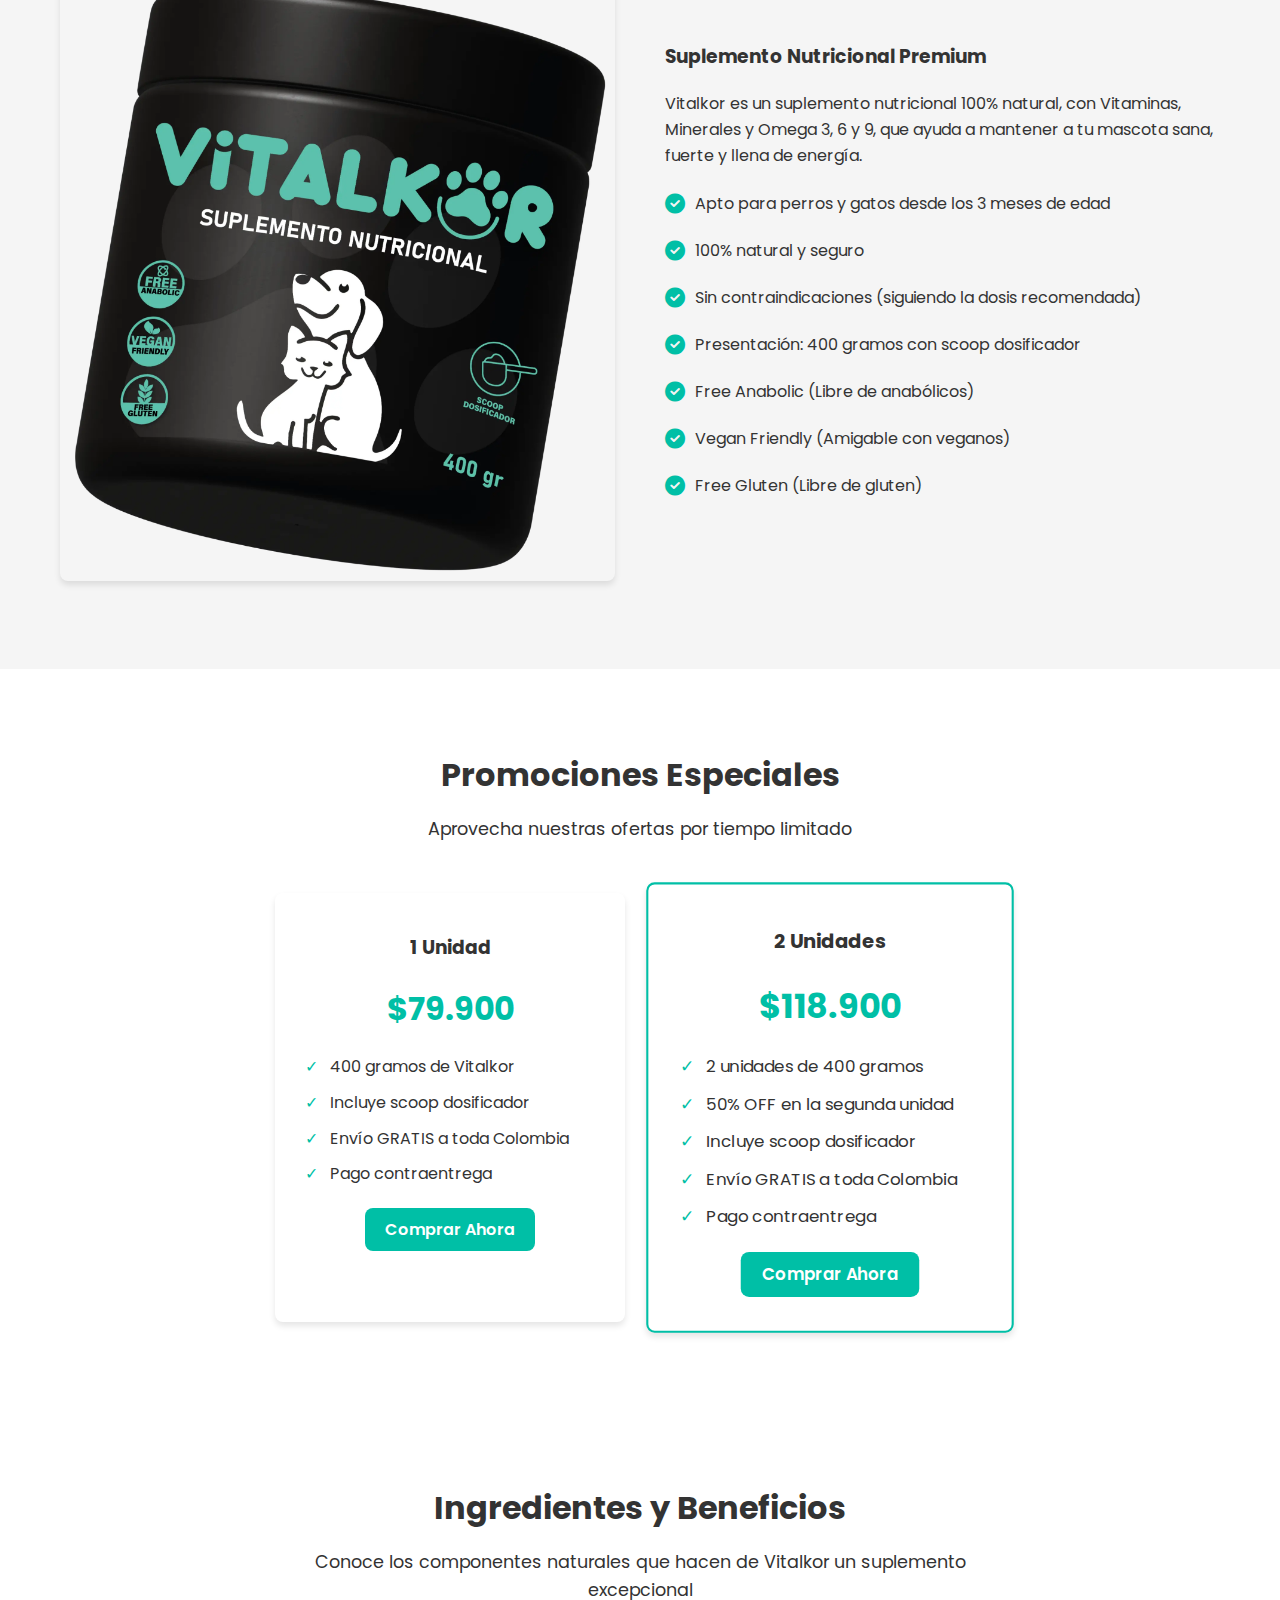
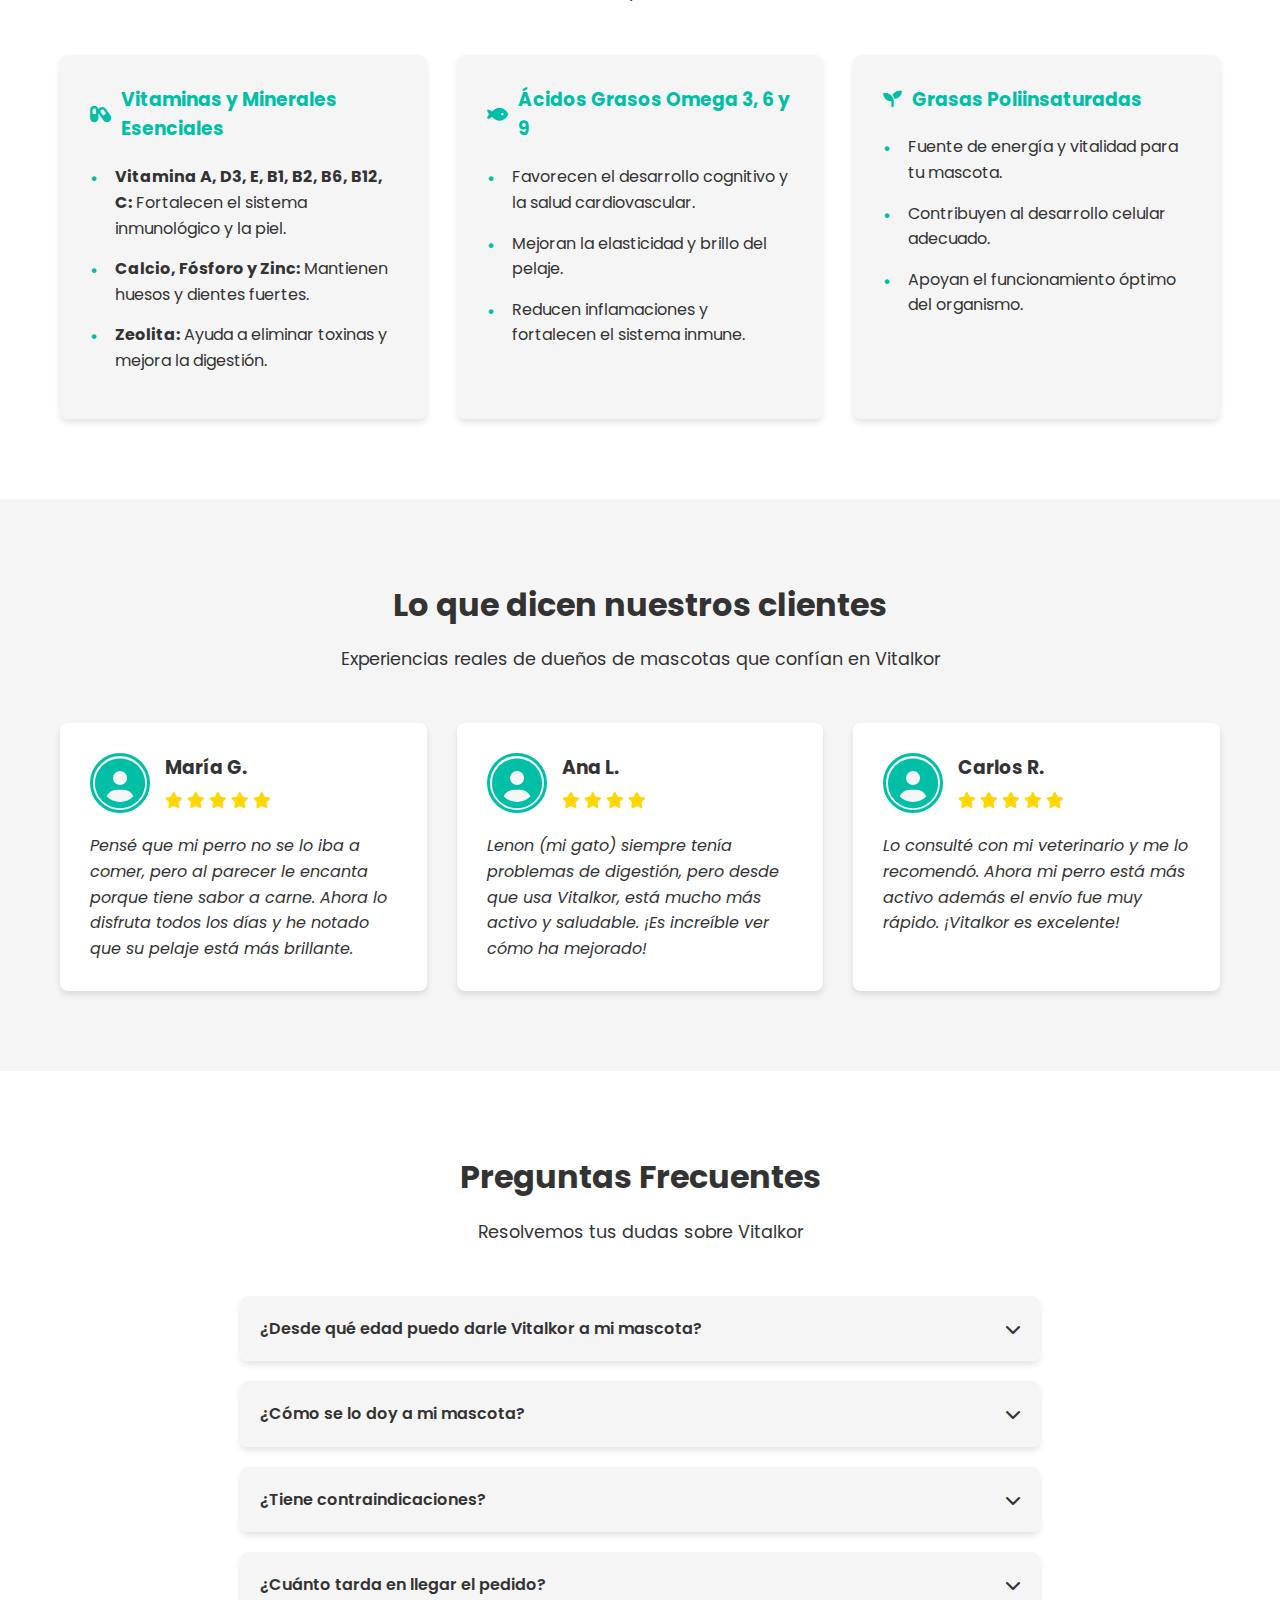
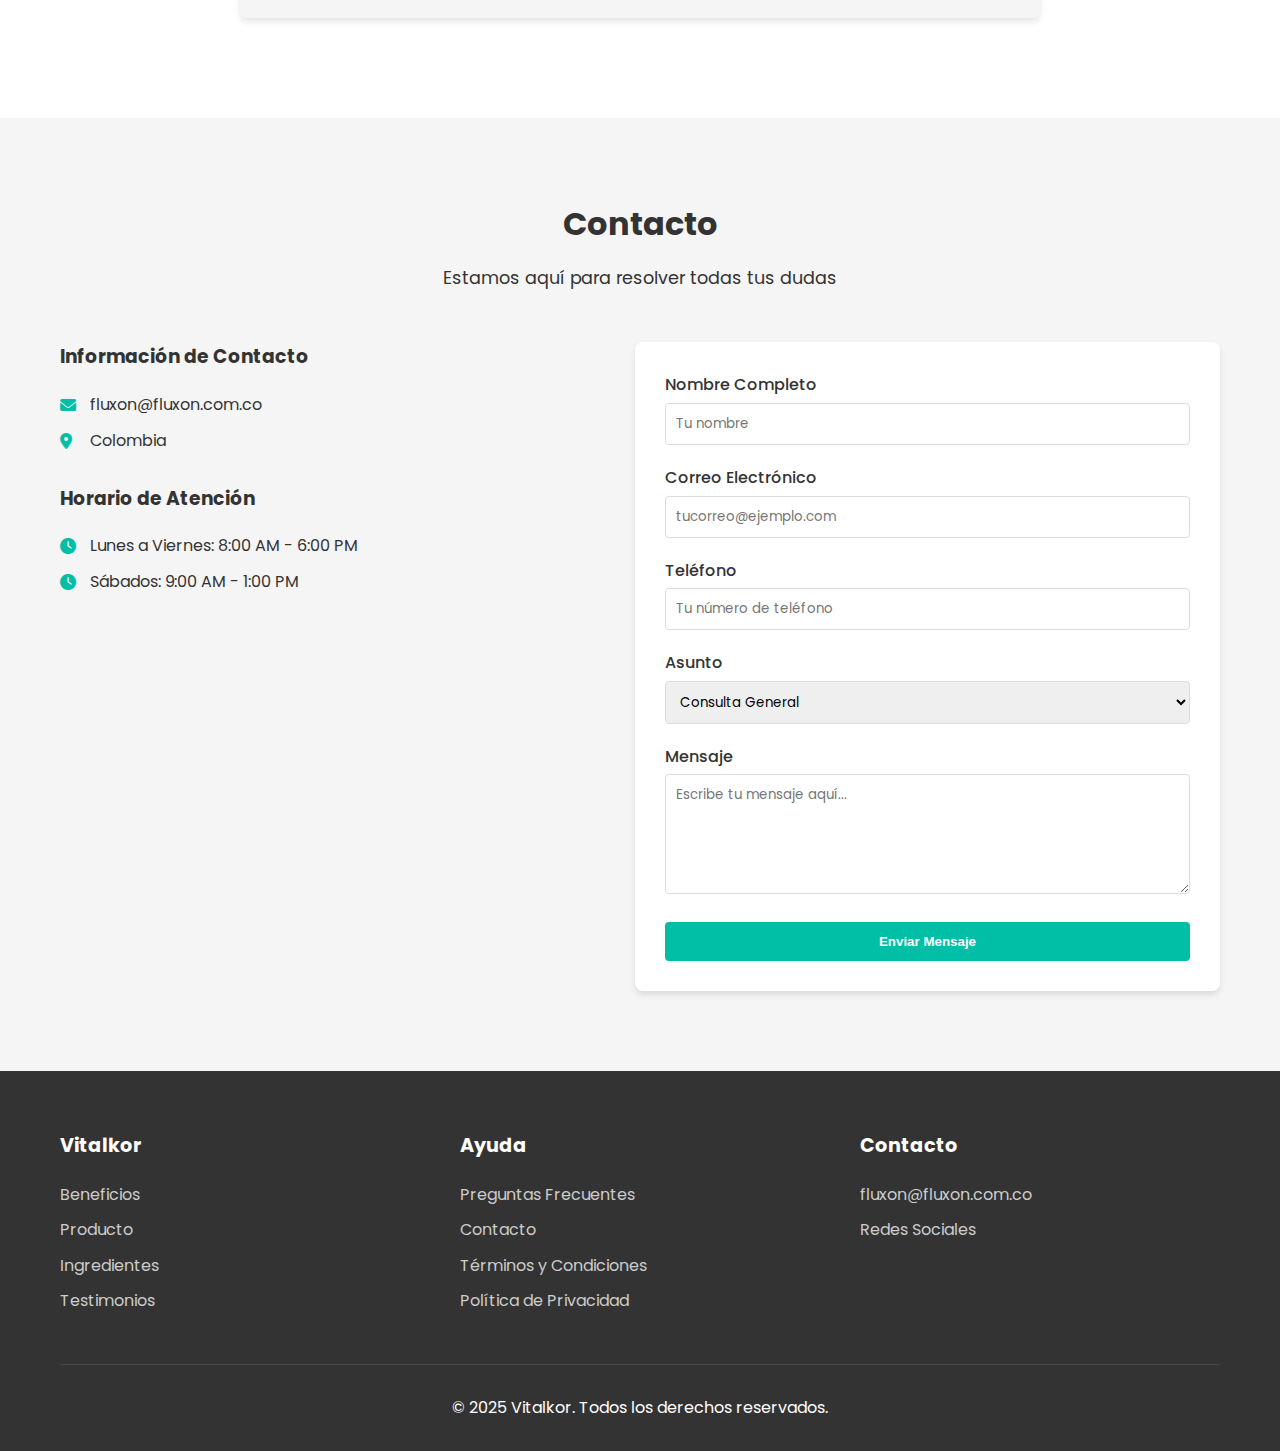
==== commit b4f03028: "mail fluxon" ====
--- a/index.html
+++ b/index.html
@@ -345,7 +345,7 @@
                 <div class="contact-info">
                     <h3>Información de Contacto</h3>
                     <div class="contact-details">
-                        <p><i class="fas fa-envelope"></i> andres.arguello@fluxon.com.co</p>
+                        <p><i class="fas fa-envelope"></i> fluxon@fluxon.com.co</p>
                         <p><i class="fas fa-map-marker-alt"></i> Colombia</p>
                     </div>
                     <h3>Horario de Atención</h3>
@@ -361,7 +361,7 @@
                     </div>
                     <div class="form-control">
                         <label for="email">Correo Electrónico</label>
-                        <input type="email" id="email" name="_replyto" placeholder="tucorreo@ejemplo.com" required>
+                        <input type="email" id="email" name="email" placeholder="tucorreo@ejemplo.com" required>
                     </div>
                     <div class="form-control">
                         <label for="phone">Teléfono</label>
@@ -380,9 +380,11 @@
                         <label for="message">Mensaje</label>
                         <textarea id="message" name="message" placeholder="Escribe tu mensaje aquí..." required></textarea>
                     </div>
-                    <!-- Campo oculto para validación anti-spam de Formspree -->
+                    <!-- Configuración para Formspree -->
                     <input type="hidden" name="_subject" value="Nuevo mensaje de Vitalkor">
                     <input type="text" name="_gotcha" style="display:none">
+                    <!-- URL completa absoluta para redireccionamiento -->
+                    <input type="hidden" name="_next" value="https://vitalkor.com/#contacto?submitted=true">
                     <button type="submit">Enviar Mensaje</button>
                 </form>
             </div>
@@ -414,7 +416,7 @@
                 <div class="footer-column">
                     <h3>Contacto</h3>
                     <ul>
-                        <li><a href="mailto:andres.arguello@fluxon.com.co">andres.arguello@fluxon.com.co</a></li>
+                        <li><a href="mailto:andres.arguello@fluxon.com.co">fluxon@fluxon.com.co</a></li>
                         <li><a href="#">Redes Sociales</a></li>
                     </ul>
                 </div>
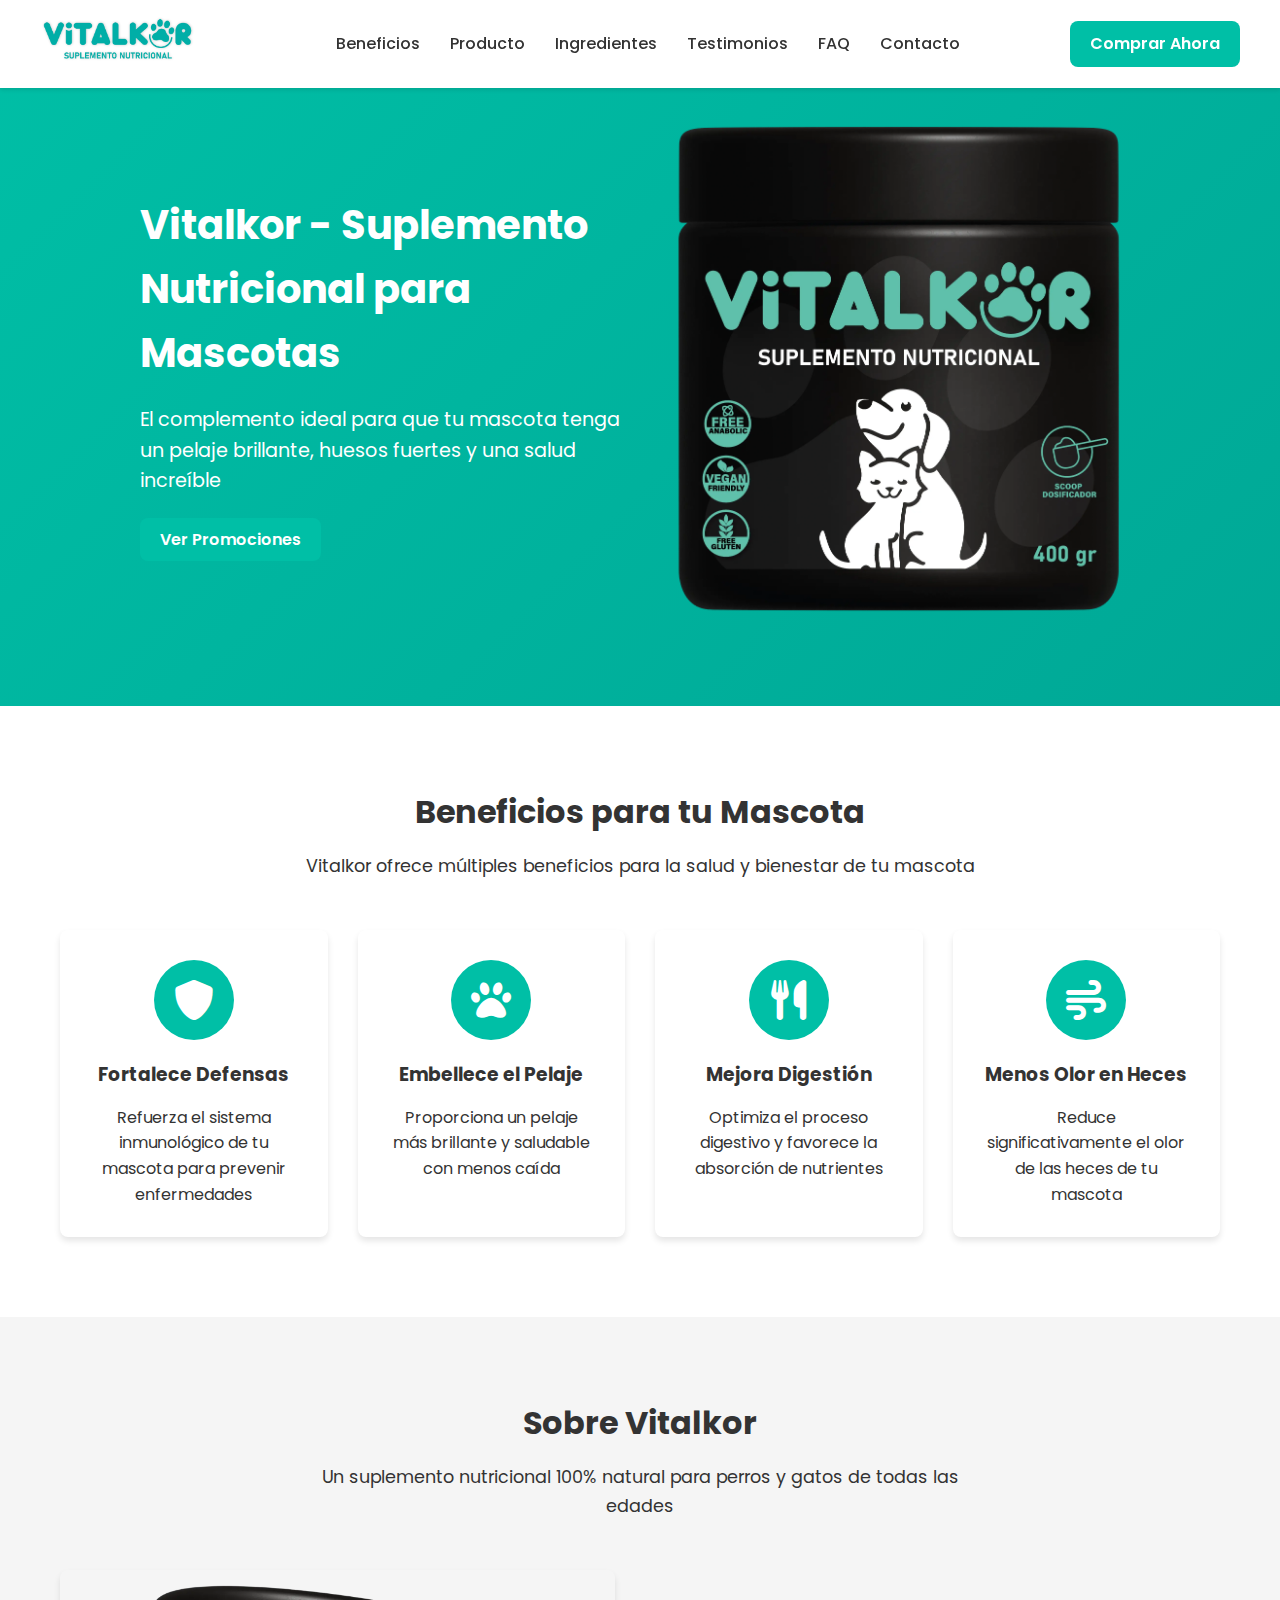
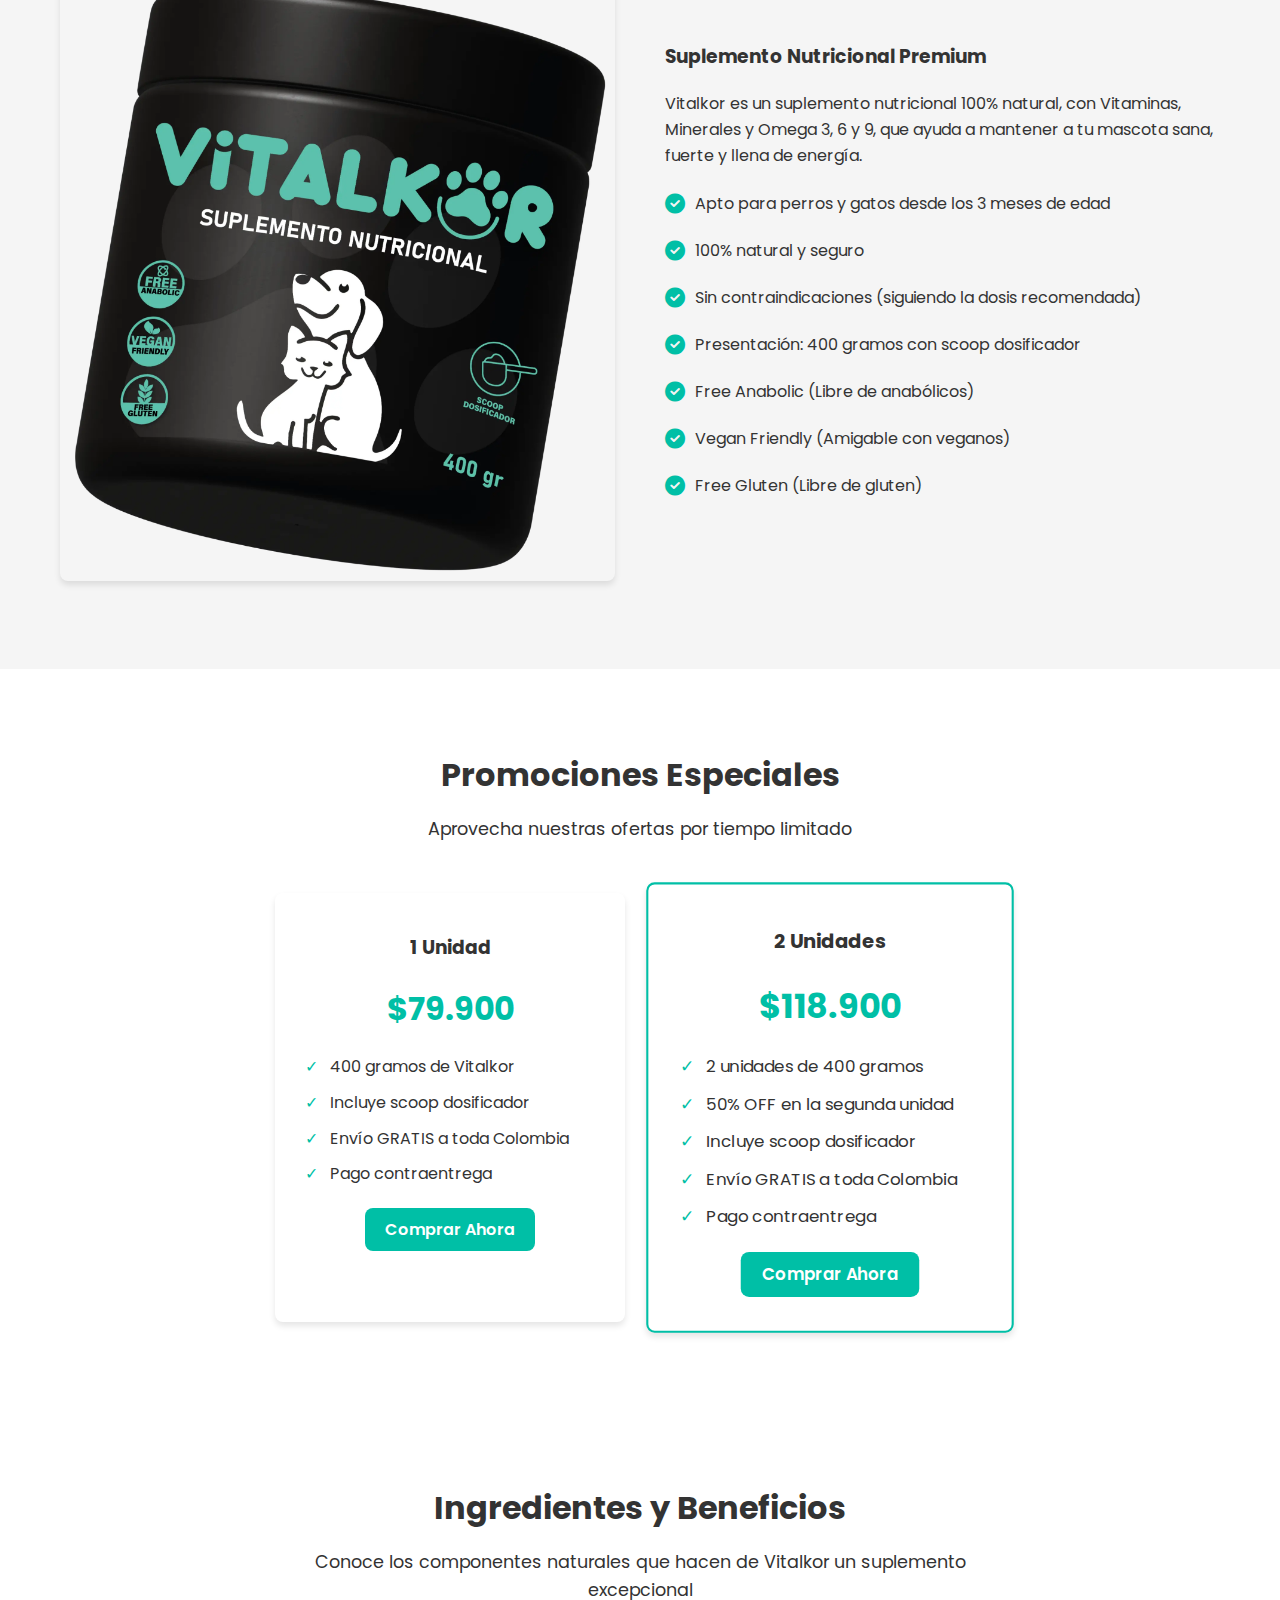
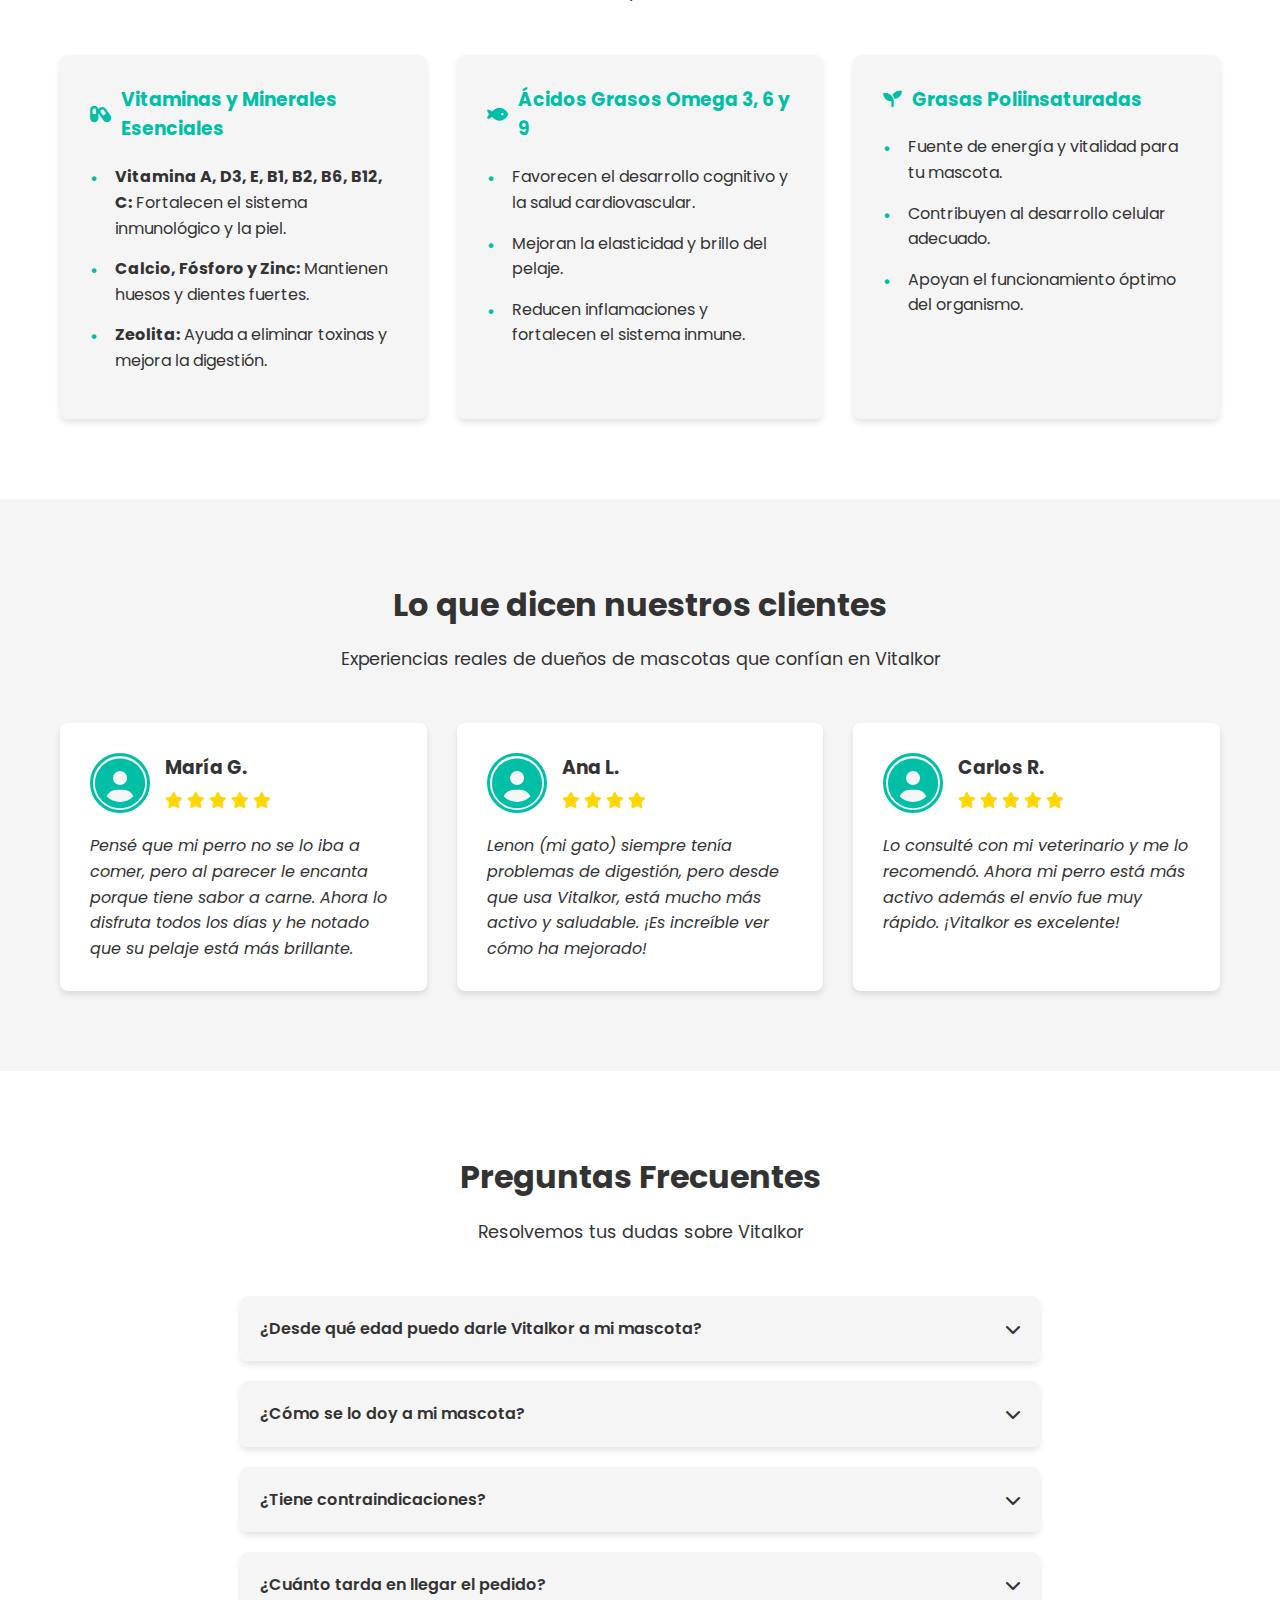
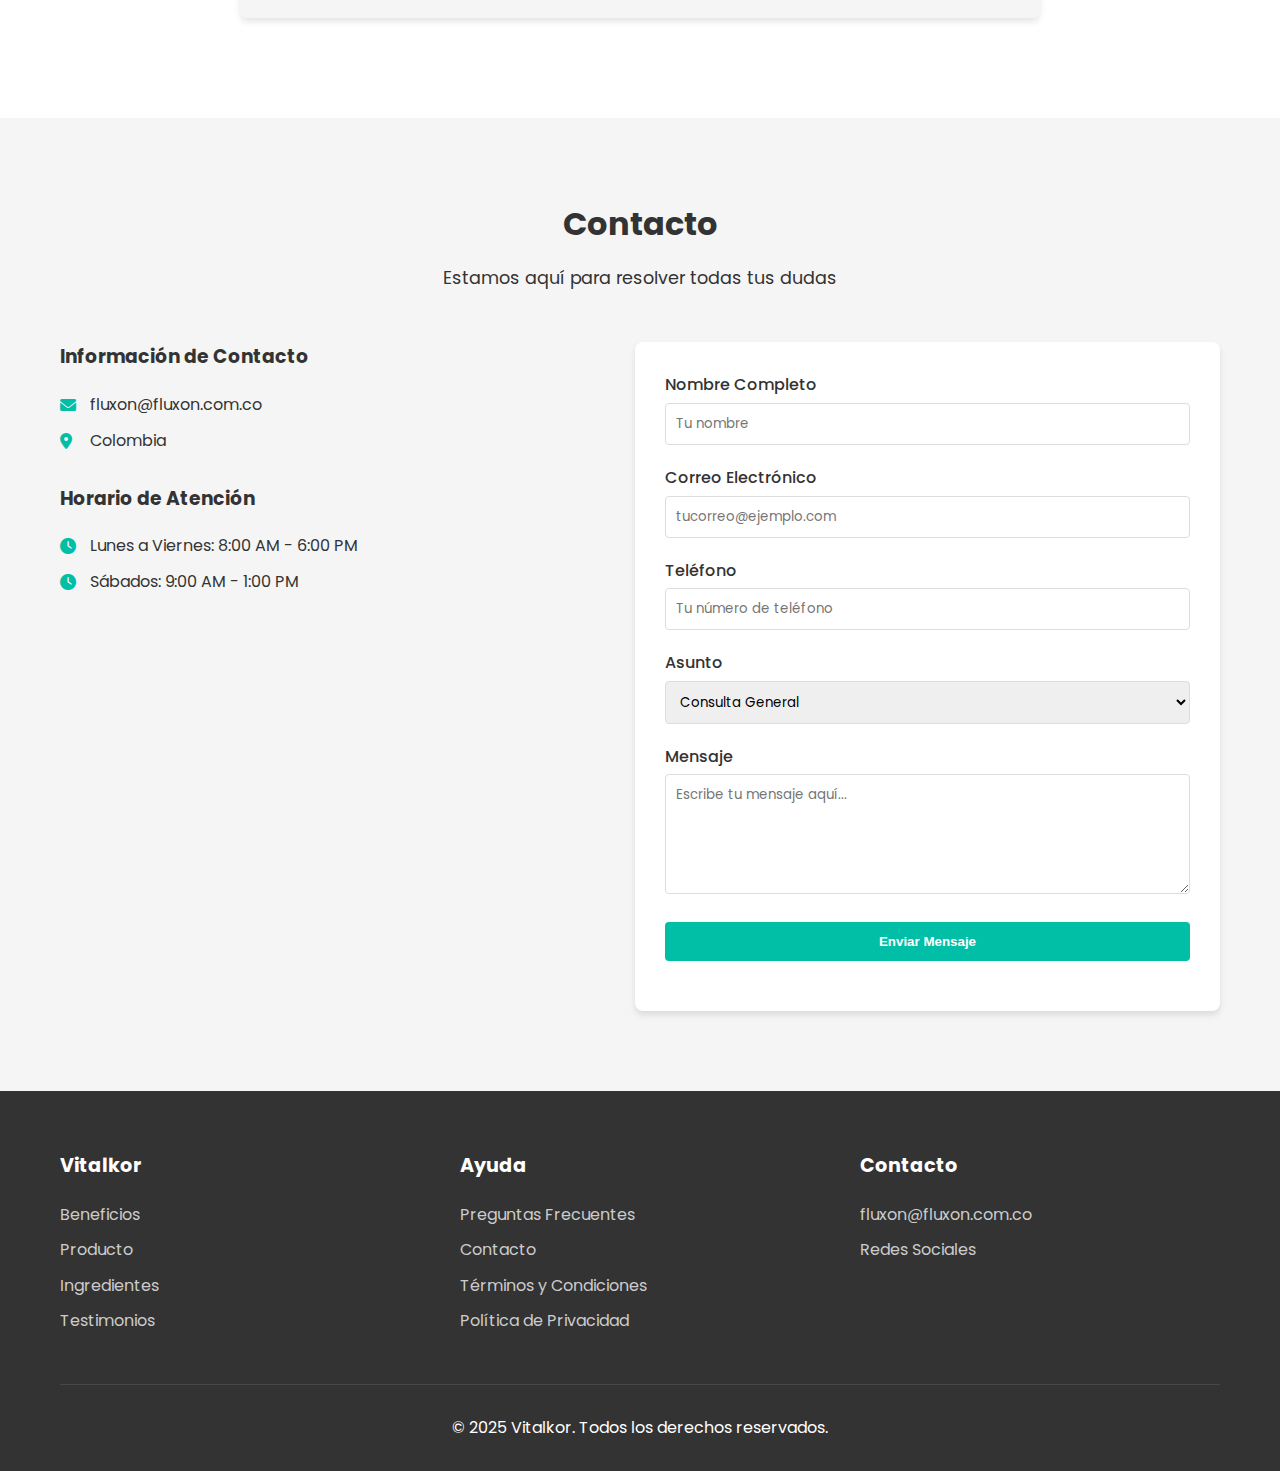
==== commit 7f3d9d59: "retry formspree" ====
--- a/index.html
+++ b/index.html
@@ -354,6 +354,7 @@
                         <p><i class="fas fa-clock"></i> Sábados: 9:00 AM - 1:00 PM</p>
                     </div>
                 </div>
+                <!-- Formulario básico usando exactamente la estructura recomendada por Formspree -->
                 <form id="contact-form" class="contact-form" action="https://formspree.io/f/xldjoeep" method="POST">
                     <div class="form-control">
                         <label for="name">Nombre Completo</label>
@@ -380,13 +381,59 @@
                         <label for="message">Mensaje</label>
                         <textarea id="message" name="message" placeholder="Escribe tu mensaje aquí..." required></textarea>
                     </div>
-                    <!-- Configuración para Formspree -->
-                    <input type="hidden" name="_subject" value="Nuevo mensaje de Vitalkor">
+                    <!-- Agregar campo oculto para honeypot anti-spam -->
                     <input type="text" name="_gotcha" style="display:none">
-                    <!-- URL completa absoluta para redireccionamiento -->
-                    <input type="hidden" name="_next" value="https://vitalkor.com/#contacto?submitted=true">
-                    <button type="submit">Enviar Mensaje</button>
+                    <div class="form-control">
+                        <button type="submit">Enviar Mensaje</button>
+                    </div>
                 </form>
+                <!-- Script para Formspree tal como lo recomiendan en su documentación -->
+                <script>
+                    const form = document.getElementById("contact-form");
+                    
+                    async function handleSubmit(event) {
+                      event.preventDefault();
+                      const status = document.createElement("div");
+                      status.className = "success-message";
+                      form.appendChild(status);
+                      
+                      const data = new FormData(event.target);
+                      
+                      try {
+                        const response = await fetch(event.target.action, {
+                          method: form.method,
+                          body: data,
+                          headers: {
+                            'Accept': 'application/json'
+                          }
+                        });
+                        
+                        if (response.ok) {
+                          status.innerHTML = "<i class='fas fa-check-circle'></i> ¡Gracias por tu mensaje! Te contactaremos pronto.";
+                          form.reset();
+                        } else {
+                          const data = await response.json();
+                          if (data.errors) {
+                            status.innerHTML = "<i class='fas fa-exclamation-circle'></i> " + data.errors.map(error => error.message).join(", ");
+                          } else {
+                            status.innerHTML = "<i class='fas fa-exclamation-circle'></i> ¡Oops! Hubo un problema al enviar el formulario.";
+                          }
+                        }
+                        
+                        // Remover mensaje después de 5 segundos
+                        setTimeout(() => {
+                          status.style.opacity = '0';
+                          status.style.transition = 'opacity 0.5s';
+                          setTimeout(() => status.remove(), 500);
+                        }, 5000);
+                        
+                      } catch (error) {
+                        status.innerHTML = "<i class='fas fa-exclamation-circle'></i> ¡Oops! Hubo un problema al enviar el formulario.";
+                      }
+                    }
+                    
+                    form.addEventListener("submit", handleSubmit);
+                </script>
             </div>
         </div>
     </section>
